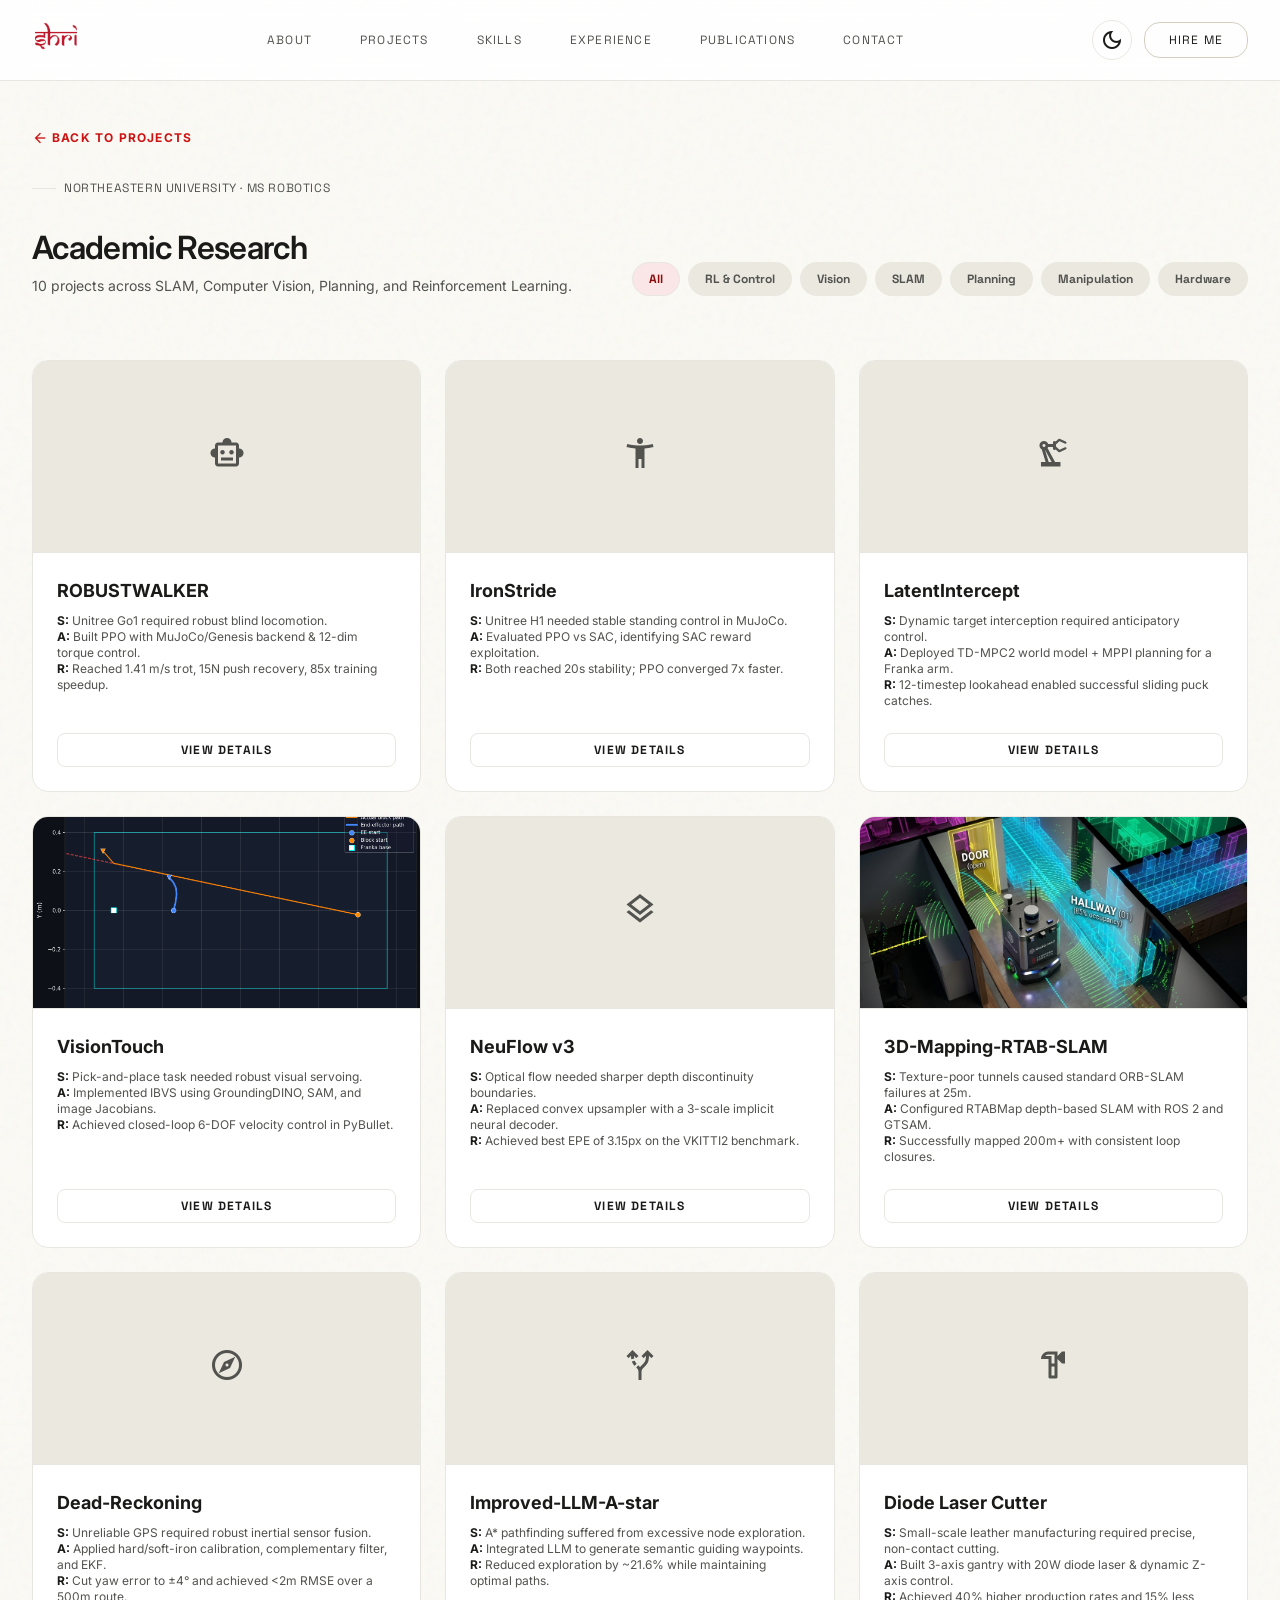
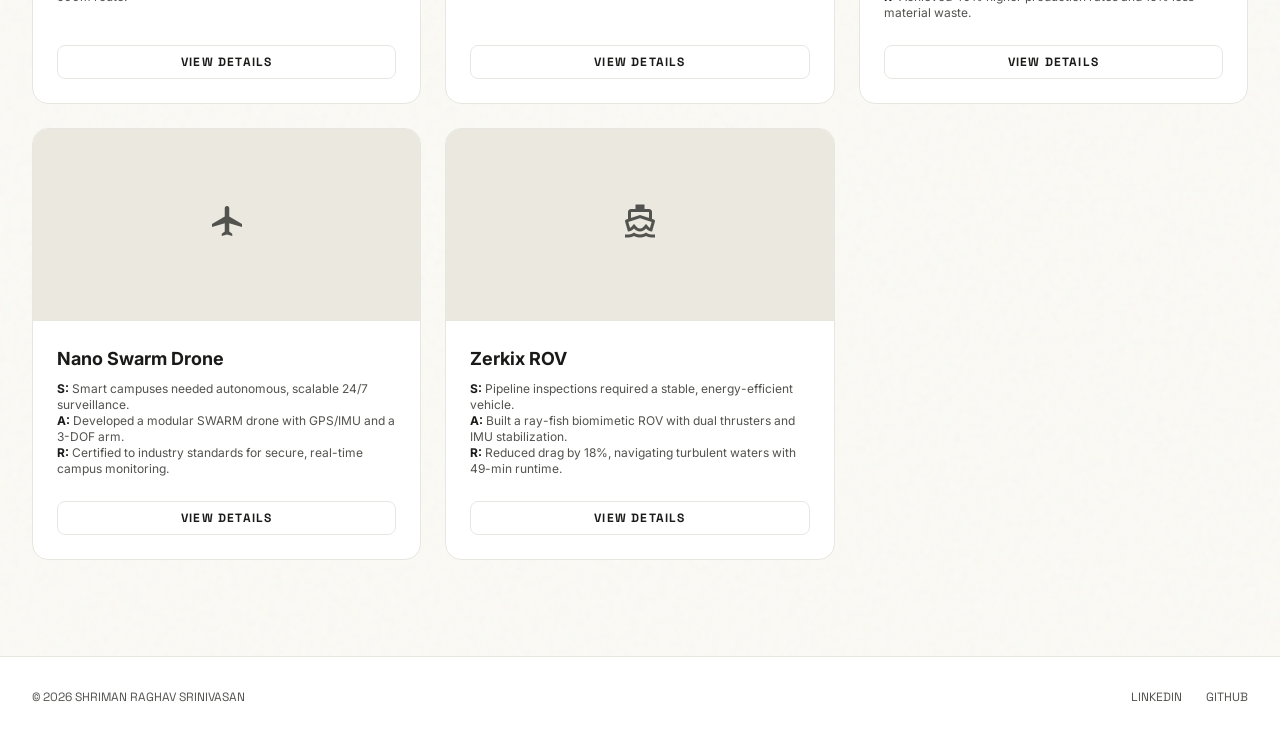
==== academic.html @ 5241f097 "feat: add hardware projects from Wix to academic page" ====
<!DOCTYPE html>
<html lang="en" data-theme="light">
<head>
<meta charset="utf-8"/>
<meta name="viewport" content="width=device-width, initial-scale=1.0"/>
<title>Academic Research | Shriman Raghav Srinivasan</title>
<meta name="description" content="Academic robotics, AI, and computer vision projects."/>
<link rel="preconnect" href="https://fonts.googleapis.com"/>
<link rel="preconnect" href="https://fonts.gstatic.com" crossorigin/>
<link href="https://fonts.googleapis.com/css2?family=Inter:wght@400;600;700&family=Space+Grotesk:wght@500&display=swap" rel="stylesheet"/>
<link href="https://fonts.googleapis.com/css2?family=Material+Symbols+Outlined:wght,FILL@100..700,0..1&display=swap" rel="stylesheet"/>
<link rel="stylesheet" href="shared.css"/>
<link rel="stylesheet" href="tailwind.css" />

  <!-- Open Graph / Social Meta Tags -->
  <meta property="og:type" content="website" />
  <meta property="og:title" content="Shriman Raghav Srinivasan | Robotics &amp; Manufacturing Engineer" />
  <meta property="og:description" content="MS Robotics at Northeastern. Bridging autonomous systems and production-ready manufacturing. Incoming Manufacturing Engineer at Tesla Fremont." />
  <meta property="og:image" content="images/shriman_portfolio.png" />
  <meta name="twitter:card" content="summary_large_image" />
  <meta name="twitter:title" content="Shriman Raghav Srinivasan | Robotics &amp; Manufacturing Engineer" />
  <meta name="twitter:description" content="MS Robotics at Northeastern. Bridging autonomous systems and production-ready manufacturing. Incoming Manufacturing Engineer at Tesla Fremont." />
  <meta name="twitter:image" content="images/shriman_portfolio.png" />


  <!-- Favicon -->
  <link rel="icon" type="image/png" href="images/favicon.png" />

  <!-- Google tag (gtag.js) - Placeholder -->
  <script async src="https://www.googletagmanager.com/gtag/js?id=G-J4THJSZZJP"></script>
  <script>
    window.dataLayer = window.dataLayer || [];
    function gtag(){dataLayer.push(arguments);}
    gtag('js', new Date());
    gtag('config', 'G-J4THJSZZJP');
  </script>
</head>
<body class="font-inter antialiased flex flex-col min-h-screen">

<nav class="fixed top-0 w-full z-50 backdrop-blur-md" style="background-color: color-mix(in srgb, var(--surface) 85%, transparent); border-bottom: 1px solid var(--outline-variant);">
  <div class="max-w-[1600px] mx-auto flex justify-between items-center h-20 px-8">
    <a href="index.html" class="flex items-center"><img src="images/shri_logo.png" alt="Shri" class="h-10" style="object-fit: contain; clip-path: inset(0 3px);" /></a>
    <div class="hidden md:flex gap-12">
      <a href="index.html"      class="font-space text-[0.75rem] uppercase tracking-widest hover:text-primary transition-colors" style="color: var(--on-surface-variant);">About</a>
      <a href="projects.html"   class="font-space text-[0.75rem] uppercase tracking-widest hover:text-primary transition-colors" style="color: var(--on-surface-variant);">Projects</a>
      <a href="skills.html"     class="font-space text-[0.75rem] uppercase tracking-widest hover:text-primary transition-colors" style="color: var(--on-surface-variant);">Skills</a>
      <a href="experience.html" class="font-space text-[0.75rem] uppercase tracking-widest hover:text-primary transition-colors" style="color: var(--on-surface-variant);">Experience</a>
      <a href="publications.html"   class="font-space text-[0.75rem] uppercase tracking-widest hover:text-primary transition-colors" style="color: var(--on-surface-variant);">Publications</a>
      <a href="contact.html" class="font-space text-[0.75rem] uppercase tracking-widest hover:text-primary transition-colors" style="color: var(--on-surface-variant);">Contact</a>
    </div>
    <div class="flex items-center gap-3">
      <button id="theme-toggle" class="w-10 h-10 rounded-full flex items-center justify-center border transition-colors hover:bg-surface-container" style="border-color: var(--outline-variant); color: var(--on-surface);">
        <span class="material-symbols-outlined" id="theme-icon">dark_mode</span>
      </button>
      <a href="assets/resumes/General_Manufacturing.pdf" target="_blank" class="hidden md:block border px-6 py-2 rounded-lg font-space text-[0.75rem] uppercase tracking-widest hover:bg-surface-container transition-colors" style="border-color: var(--outline); color: var(--on-surface);">Hire Me</a>
      <button id="mobile-menu-toggle" class="md:hidden w-10 h-10 rounded-full flex items-center justify-center border transition-colors" style="border-color: var(--outline-variant); color: var(--on-surface);">
        <span class="material-symbols-outlined" id="mobile-menu-icon">menu</span>
      </button>
    </div>
  </div>
  <div id="mobile-menu" class="mobile-nav-drawer md:hidden" style="background-color: var(--surface); border-top: 1px solid var(--outline-variant);">
    <div class="max-w-[1600px] mx-auto px-8 py-6 flex flex-col gap-5">
      <a href="index.html"      class="font-space text-sm uppercase tracking-widest" style="color: var(--on-surface-variant);">About</a>
      <a href="projects.html"   class="font-space text-sm uppercase tracking-widest" style="color: var(--on-surface-variant);">Projects</a>
      <a href="skills.html"     class="font-space text-sm uppercase tracking-widest" style="color: var(--on-surface-variant);">Skills</a>
      <a href="experience.html" class="font-space text-sm uppercase tracking-widest" style="color: var(--on-surface-variant);">Experience</a>
      <a href="publications.html" class="font-space text-sm uppercase tracking-widest" style="color: var(--on-surface-variant);">Publications</a>
      <a href="contact.html" class="font-space text-[0.75rem] uppercase tracking-widest hover:text-primary transition-colors" style="color: var(--on-surface-variant);">Contact</a>
      <a href="assets/resumes/General_Manufacturing.pdf" target="_blank" class="font-space text-sm uppercase tracking-widest font-bold" style="color: var(--secondary);">Hire Me →</a>
    </div>
  </div>
</nav>

<main class="max-w-[1600px] mx-auto px-8 pt-32 pb-24 flex flex-col gap-16">

  <!-- Header -->
  <section>
    <a href="projects.html" class="inline-flex items-center gap-1 text-[0.75rem] font-bold uppercase tracking-widest mb-8 hover:underline" style="color: var(--secondary);"><span class="material-symbols-outlined text-[1rem]">arrow_back</span> Back to Projects</a>
    <div class="section-label mb-8">Northeastern University · MS Robotics</div>
    <div class="flex flex-col md:flex-row justify-between items-start md:items-end gap-6">
      <div>
        <h1 class="text-headline-md mb-2" style="color: var(--on-background);">Academic Research</h1>
        <p class="text-body-sm" style="color: var(--on-surface-variant);">10 projects across SLAM, Computer Vision, Planning, and Reinforcement Learning.</p>
      </div>
      <div class="flex gap-2 flex-wrap">
        <button class="chip active px-4 py-2 rounded-full text-xs font-space font-bold transition-colors" data-filter="all">All</button>
        <button class="chip px-4 py-2 rounded-full text-xs font-space font-bold transition-colors" data-filter="rl">RL &amp; Control</button>
        <button class="chip px-4 py-2 rounded-full text-xs font-space font-bold transition-colors" data-filter="vision">Vision</button>
        <button class="chip px-4 py-2 rounded-full text-xs font-space font-bold transition-colors" data-filter="slam">SLAM</button>
        <button class="chip px-4 py-2 rounded-full text-xs font-space font-bold transition-colors" data-filter="planning">Planning</button>
        <button class="chip px-4 py-2 rounded-full text-xs font-space font-bold transition-colors" data-filter="manipulation">Manipulation</button>
        <button class="chip px-4 py-2 rounded-full text-xs font-space font-bold transition-colors" data-filter="hardware">Hardware</button>
      </div>
    </div>
  </section>

  <!-- Projects Grid -->
  <section class="grid grid-cols-1 md:grid-cols-2 lg:grid-cols-3 gap-6">

    <div class="project-item bento-card flex flex-col overflow-hidden" data-category="rl">
      <img src="https://raw.githubusercontent.com/shrirag10/ROBUSTWALKER/main/assets/go1_trotting.png" alt="ROBUSTWALKER" class="h-48 w-full object-cover border-b" style="border-color: var(--outline-variant);" onerror="this.outerHTML='<div class=\'h-48 w-full bg-surface-container flex items-center justify-center p-6 text-center border-b\' style=\'border-color: var(--outline-variant);\'><span class=\'material-symbols-outlined text-4xl mb-2\' style=\'color: var(--on-surface-variant);\'>smart_toy</span></div>'"/>
      <div class="p-6 flex flex-col flex-grow">
        <h3 class="text-lg font-bold mb-2" style="color: var(--on-surface);">ROBUSTWALKER</h3>
        <div class="text-xs mb-6 flex-grow space-y-1" style="color: var(--on-surface-variant);">
          <div><strong style="color: var(--on-surface);">S:</strong> Unitree Go1 required robust blind locomotion.</div>
          <div><strong style="color: var(--on-surface);">A:</strong> Built PPO with MuJoCo/Genesis backend & 12-dim torque control.</div>
          <div><strong style="color: var(--on-surface);">R:</strong> Reached 1.41 m/s trot, 15N push recovery, 85x training speedup.</div>
        </div>
        <button class="view-details w-full py-2 rounded border text-xs font-space uppercase font-bold tracking-widest hover:bg-surface-container transition-colors" style="border-color: var(--outline-variant); color: var(--on-surface);" data-id="robustwalker">View Details</button>
      </div>
    </div>

    <div class="project-item bento-card flex flex-col overflow-hidden" data-category="rl">
      <img src="https://raw.githubusercontent.com/shrirag10/IronStride/master/results/ppo_vs_sac_comparison.gif" alt="IronStride" class="h-48 w-full object-cover border-b" style="border-color: var(--outline-variant);" onerror="this.outerHTML='<div class=\'h-48 w-full bg-surface-container flex items-center justify-center p-6 text-center border-b\' style=\'border-color: var(--outline-variant);\'><span class=\'material-symbols-outlined text-4xl mb-2\' style=\'color: var(--on-surface-variant);\'>accessibility_new</span></div>'"/>
      <div class="p-6 flex flex-col flex-grow">
        <h3 class="text-lg font-bold mb-2" style="color: var(--on-surface);">IronStride</h3>
        <div class="text-xs mb-6 flex-grow space-y-1" style="color: var(--on-surface-variant);">
          <div><strong style="color: var(--on-surface);">S:</strong> Unitree H1 needed stable standing control in MuJoCo.</div>
          <div><strong style="color: var(--on-surface);">A:</strong> Evaluated PPO vs SAC, identifying SAC reward exploitation.</div>
          <div><strong style="color: var(--on-surface);">R:</strong> Both reached 20s stability; PPO converged 7x faster.</div>
        </div>
        <button class="view-details w-full py-2 rounded border text-xs font-space uppercase font-bold tracking-widest hover:bg-surface-container transition-colors" style="border-color: var(--outline-variant); color: var(--on-surface);" data-id="ironstride">View Details</button>
      </div>
    </div>

    <div class="project-item bento-card flex flex-col overflow-hidden" data-category="manipulation">
      <img src="https://raw.githubusercontent.com/shrirag10/LatentIntercept/main/videos/trained_1m_demo.gif" alt="LatentIntercept" class="h-48 w-full object-cover border-b" style="border-color: var(--outline-variant);" onerror="this.outerHTML='<div class=\'h-48 w-full bg-surface-container flex items-center justify-center p-6 text-center border-b\' style=\'border-color: var(--outline-variant);\'><span class=\'material-symbols-outlined text-4xl mb-2\' style=\'color: var(--on-surface-variant);\'>precision_manufacturing</span></div>'"/>
      <div class="p-6 flex flex-col flex-grow">
        <h3 class="text-lg font-bold mb-2" style="color: var(--on-surface);">LatentIntercept</h3>
        <div class="text-xs mb-6 flex-grow space-y-1" style="color: var(--on-surface-variant);">
          <div><strong style="color: var(--on-surface);">S:</strong> Dynamic target interception required anticipatory control.</div>
          <div><strong style="color: var(--on-surface);">A:</strong> Deployed TD-MPC2 world model + MPPI planning for a Franka arm.</div>
          <div><strong style="color: var(--on-surface);">R:</strong> 12-timestep lookahead enabled successful sliding puck catches.</div>
        </div>
        <button class="view-details w-full py-2 rounded border text-xs font-space uppercase font-bold tracking-widest hover:bg-surface-container transition-colors" style="border-color: var(--outline-variant); color: var(--on-surface);" data-id="latentintercept">View Details</button>
      </div>
    </div>

    <div class="project-item bento-card flex flex-col overflow-hidden" data-category="manipulation">
      <img src="images/latentintercept.png" alt="VisionTouch" class="h-48 w-full object-cover border-b" style="border-color: var(--outline-variant);" onerror="this.outerHTML='<div class=\'h-48 w-full bg-surface-container flex items-center justify-center p-6 text-center border-b\' style=\'border-color: var(--outline-variant);\'><span class=\'material-symbols-outlined text-4xl mb-2\' style=\'color: var(--on-surface-variant);\'>visibility</span></div>'"/>
      <div class="p-6 flex flex-col flex-grow">
        <h3 class="text-lg font-bold mb-2" style="color: var(--on-surface);">VisionTouch</h3>
        <div class="text-xs mb-6 flex-grow space-y-1" style="color: var(--on-surface-variant);">
          <div><strong style="color: var(--on-surface);">S:</strong> Pick-and-place task needed robust visual servoing.</div>
          <div><strong style="color: var(--on-surface);">A:</strong> Implemented IBVS using GroundingDINO, SAM, and image Jacobians.</div>
          <div><strong style="color: var(--on-surface);">R:</strong> Achieved closed-loop 6-DOF velocity control in PyBullet.</div>
        </div>
        <button class="view-details w-full py-2 rounded border text-xs font-space uppercase font-bold tracking-widest hover:bg-surface-container transition-colors" style="border-color: var(--outline-variant); color: var(--on-surface);" data-id="visiontouch">View Details</button>
      </div>
    </div>

    <div class="project-item bento-card flex flex-col overflow-hidden" data-category="vision">
      <img src="https://raw.githubusercontent.com/shrirag10/Neuflowv3/main/results/readme_vis/vkitti_scene18_0.png" alt="NeuFlow v3" class="h-48 w-full object-cover border-b" style="border-color: var(--outline-variant);" onerror="this.outerHTML='<div class=\'h-48 w-full bg-surface-container flex items-center justify-center p-6 text-center border-b\' style=\'border-color: var(--outline-variant);\'><span class=\'material-symbols-outlined text-4xl mb-2\' style=\'color: var(--on-surface-variant);\'>layers</span></div>'"/>
      <div class="p-6 flex flex-col flex-grow">
        <h3 class="text-lg font-bold mb-2" style="color: var(--on-surface);">NeuFlow v3</h3>
        <div class="text-xs mb-6 flex-grow space-y-1" style="color: var(--on-surface-variant);">
          <div><strong style="color: var(--on-surface);">S:</strong> Optical flow needed sharper depth discontinuity boundaries.</div>
          <div><strong style="color: var(--on-surface);">A:</strong> Replaced convex upsampler with a 3-scale implicit neural decoder.</div>
          <div><strong style="color: var(--on-surface);">R:</strong> Achieved best EPE of 3.15px on the VKITTI2 benchmark.</div>
        </div>
        <button class="view-details w-full py-2 rounded border text-xs font-space uppercase font-bold tracking-widest hover:bg-surface-container transition-colors" style="border-color: var(--outline-variant); color: var(--on-surface);" data-id="neuflowv3">View Details</button>
      </div>
    </div>

    <div class="project-item bento-card flex flex-col overflow-hidden" data-category="slam">
      <img src="images/sgas.png" alt="3D Mapping RTAB SLAM" class="h-48 w-full object-cover border-b" style="border-color: var(--outline-variant);" onerror="this.outerHTML='<div class=\'h-48 w-full bg-surface-container flex items-center justify-center p-6 text-center border-b\' style=\'border-color: var(--outline-variant);\'><span class=\'material-symbols-outlined text-4xl mb-2\' style=\'color: var(--on-surface-variant);\'>map</span></div>'"/>
      <div class="p-6 flex flex-col flex-grow">
        <h3 class="text-lg font-bold mb-2" style="color: var(--on-surface);">3D-Mapping-RTAB-SLAM</h3>
        <div class="text-xs mb-6 flex-grow space-y-1" style="color: var(--on-surface-variant);">
          <div><strong style="color: var(--on-surface);">S:</strong> Texture-poor tunnels caused standard ORB-SLAM failures at 25m.</div>
          <div><strong style="color: var(--on-surface);">A:</strong> Configured RTABMap depth-based SLAM with ROS 2 and GTSAM.</div>
          <div><strong style="color: var(--on-surface);">R:</strong> Successfully mapped 200m+ with consistent loop closures.</div>
        </div>
        <button class="view-details w-full py-2 rounded border text-xs font-space uppercase font-bold tracking-widest hover:bg-surface-container transition-colors" style="border-color: var(--outline-variant); color: var(--on-surface);" data-id="rtab">View Details</button>
      </div>
    </div>

    <div class="project-item bento-card flex flex-col overflow-hidden" data-category="slam">
      <img src="https://raw.githubusercontent.com/shrirag10/Dead-Reckoning/main/analysis/Estimated%20trajectory.png" alt="Dead Reckoning" class="h-48 w-full object-cover border-b" style="border-color: var(--outline-variant);" onerror="this.outerHTML='<div class=\'h-48 w-full bg-surface-container flex items-center justify-center p-6 text-center border-b\' style=\'border-color: var(--outline-variant);\'><span class=\'material-symbols-outlined text-4xl mb-2\' style=\'color: var(--on-surface-variant);\'>explore</span></div>'"/>
      <div class="p-6 flex flex-col flex-grow">
        <h3 class="text-lg font-bold mb-2" style="color: var(--on-surface);">Dead-Reckoning</h3>
        <div class="text-xs mb-6 flex-grow space-y-1" style="color: var(--on-surface-variant);">
          <div><strong style="color: var(--on-surface);">S:</strong> Unreliable GPS required robust inertial sensor fusion.</div>
          <div><strong style="color: var(--on-surface);">A:</strong> Applied hard/soft-iron calibration, complementary filter, and EKF.</div>
          <div><strong style="color: var(--on-surface);">R:</strong> Cut yaw error to ±4° and achieved &lt;2m RMSE over a 500m route.</div>
        </div>
        <button class="view-details w-full py-2 rounded border text-xs font-space uppercase font-bold tracking-widest hover:bg-surface-container transition-colors" style="border-color: var(--outline-variant); color: var(--on-surface);" data-id="deadreckoning">View Details</button>
      </div>
    </div>

    <div class="project-item bento-card flex flex-col overflow-hidden" data-category="planning">
      <div class="h-48 w-full bg-surface-container flex items-center justify-center p-6 text-center border-b" style="border-color: var(--outline-variant);">
        <span class="material-symbols-outlined text-4xl mb-2" style="color: var(--on-surface-variant);">alt_route</span>
      </div>
      <div class="p-6 flex flex-col flex-grow">
        <h3 class="text-lg font-bold mb-2" style="color: var(--on-surface);">Improved-LLM-A-star</h3>
        <div class="text-xs mb-6 flex-grow space-y-1" style="color: var(--on-surface-variant);">
          <div><strong style="color: var(--on-surface);">S:</strong> A* pathfinding suffered from excessive node exploration.</div>
          <div><strong style="color: var(--on-surface);">A:</strong> Integrated LLM to generate semantic guiding waypoints.</div>
          <div><strong style="color: var(--on-surface);">R:</strong> Reduced exploration by ~21.6% while maintaining optimal paths.</div>
        </div>
        <button class="view-details w-full py-2 rounded border text-xs font-space uppercase font-bold tracking-widest hover:bg-surface-container transition-colors" style="border-color: var(--outline-variant); color: var(--on-surface);" data-id="llmastar">View Details</button>
      </div>
    </div>

    <div class="project-item bento-card flex flex-col overflow-hidden" data-category="hardware">
      <img src="https://static.wixstatic.com/media/a72d75_ea63948a7b7f4c4a85e76c1300180a24~mv2.jpg" alt="Diode Laser Cutter" class="h-48 w-full object-cover border-b" style="border-color: var(--outline-variant);" onerror="this.outerHTML='<div class=\'h-48 w-full bg-surface-container flex items-center justify-center p-6 text-center border-b\' style=\'border-color: var(--outline-variant);\'><span class=\'material-symbols-outlined text-4xl mb-2\' style=\'color: var(--on-surface-variant);\'>hardware</span></div>'"/>
      <div class="p-6 flex flex-col flex-grow">
        <h3 class="text-lg font-bold mb-2" style="color: var(--on-surface);">Diode Laser Cutter</h3>
        <div class="text-xs mb-6 flex-grow space-y-1" style="color: var(--on-surface-variant);">
          <div><strong style="color: var(--on-surface);">S:</strong> Small-scale leather manufacturing required precise, non-contact cutting.</div>
          <div><strong style="color: var(--on-surface);">A:</strong> Built 3-axis gantry with 20W diode laser & dynamic Z-axis control.</div>
          <div><strong style="color: var(--on-surface);">R:</strong> Achieved 40% higher production rates and 15% less material waste.</div>
        </div>
        <button class="view-details w-full py-2 rounded border text-xs font-space uppercase font-bold tracking-widest hover:bg-surface-container transition-colors" style="border-color: var(--outline-variant); color: var(--on-surface);" data-id="lasercutter">View Details</button>
      </div>
    </div>

    <div class="project-item bento-card flex flex-col overflow-hidden" data-category="hardware">
      <img src="https://static.wixstatic.com/media/a72d75_a5d188a22e84496ea9904b5a7ab19840~mv2.jpg" alt="Nano Swarm Drone" class="h-48 w-full object-cover border-b" style="border-color: var(--outline-variant);" onerror="this.outerHTML='<div class=\'h-48 w-full bg-surface-container flex items-center justify-center p-6 text-center border-b\' style=\'border-color: var(--outline-variant);\'><span class=\'material-symbols-outlined text-4xl mb-2\' style=\'color: var(--on-surface-variant);\'>flight</span></div>'"/>
      <div class="p-6 flex flex-col flex-grow">
        <h3 class="text-lg font-bold mb-2" style="color: var(--on-surface);">Nano Swarm Drone</h3>
        <div class="text-xs mb-6 flex-grow space-y-1" style="color: var(--on-surface-variant);">
          <div><strong style="color: var(--on-surface);">S:</strong> Smart campuses needed autonomous, scalable 24/7 surveillance.</div>
          <div><strong style="color: var(--on-surface);">A:</strong> Developed a modular SWARM drone with GPS/IMU and a 3-DOF arm.</div>
          <div><strong style="color: var(--on-surface);">R:</strong> Certified to industry standards for secure, real-time campus monitoring.</div>
        </div>
        <button class="view-details w-full py-2 rounded border text-xs font-space uppercase font-bold tracking-widest hover:bg-surface-container transition-colors" style="border-color: var(--outline-variant); color: var(--on-surface);" data-id="nanodrone">View Details</button>
      </div>
    </div>

    <div class="project-item bento-card flex flex-col overflow-hidden" data-category="hardware">
      <img src="https://static.wixstatic.com/media/a72d75_2e456d120c5849bd989d7cb2943d25ae~mv2.jpeg" alt="Zerkix ROV" class="h-48 w-full object-cover border-b" style="border-color: var(--outline-variant);" onerror="this.outerHTML='<div class=\'h-48 w-full bg-surface-container flex items-center justify-center p-6 text-center border-b\' style=\'border-color: var(--outline-variant);\'><span class=\'material-symbols-outlined text-4xl mb-2\' style=\'color: var(--on-surface-variant);\'>directions_boat</span></div>'"/>
      <div class="p-6 flex flex-col flex-grow">
        <h3 class="text-lg font-bold mb-2" style="color: var(--on-surface);">Zerkix ROV</h3>
        <div class="text-xs mb-6 flex-grow space-y-1" style="color: var(--on-surface-variant);">
          <div><strong style="color: var(--on-surface);">S:</strong> Pipeline inspections required a stable, energy-efficient vehicle.</div>
          <div><strong style="color: var(--on-surface);">A:</strong> Built a ray-fish biomimetic ROV with dual thrusters and IMU stabilization.</div>
          <div><strong style="color: var(--on-surface);">R:</strong> Reduced drag by 18%, navigating turbulent waters with 49-min runtime.</div>
        </div>
        <button class="view-details w-full py-2 rounded border text-xs font-space uppercase font-bold tracking-widest hover:bg-surface-container transition-colors" style="border-color: var(--outline-variant); color: var(--on-surface);" data-id="zerkixrov">View Details</button>
      </div>
    </div>

  </section>

</main>

<!-- Modal -->
<div id="project-modal" class="fixed inset-0 z-[100] items-center justify-center p-4 bg-black/50 backdrop-blur-sm" style="display: none;">
  <div class="bg-surface w-full max-w-3xl rounded-xl border flex flex-col overflow-hidden shadow-2xl relative" style="border-color: var(--outline-variant); max-height: 90vh;">
    <button id="close-modal" class="absolute top-4 right-4 w-8 h-8 flex items-center justify-center rounded-full bg-black/50 text-white hover:bg-black/80 transition-colors z-10">
      <span class="material-symbols-outlined text-sm">close</span>
    </button>
    <div id="modal-media-container" class="w-full h-72 bg-surface-container flex-shrink-0 relative"></div>
    <div class="p-8 overflow-y-auto flex flex-col gap-6">
      <div>
        <h2 id="modal-title" class="text-3xl font-serif font-bold mb-3" style="color: var(--on-background);"></h2>
        <div id="modal-tags" class="flex flex-wrap gap-2 mb-4"></div>
      </div>
      
      <div>
        <h3 class="font-space text-xs uppercase tracking-widest font-bold mb-3" style="color: var(--secondary);">Overview</h3>
        <div id="modal-desc" class="text-sm leading-relaxed" style="color: var(--on-surface-variant);"></div>
      </div>

      <div>
        <h3 class="font-space text-xs uppercase tracking-widest font-bold mb-3" style="color: var(--secondary);">Key Results</h3>
        <ul id="modal-results" class="list-disc pl-5 text-sm space-y-2" style="color: var(--on-surface-variant);"></ul>
      </div>

      <div class="pt-4 border-t mt-2" style="border-color: var(--outline-variant);">
        <a id="modal-link" href="#" target="_blank" class="inline-flex px-6 py-3 rounded font-space text-xs uppercase tracking-widest transition-transform active:scale-95 items-center gap-2 font-bold" style="background-color: var(--primary); color: var(--on-primary); display:none;">
          View Repository <span class="material-symbols-outlined text-[1rem]">arrow_forward</span>
        </a>
      </div>
    </div>
  </div>
</div>

<footer class="py-8 border-t mt-auto" style="border-color: var(--outline-variant); background-color: var(--surface);">
  <div class="max-w-[1600px] mx-auto px-8 flex justify-between items-center text-xs font-space uppercase" style="color: var(--on-surface-variant);">
    <div>© 2026 Shriman Raghav Srinivasan</div>
    <div class="flex gap-6">
      <a href="https://linkedin.com/in/shriman-raghav" target="_blank" class="hover:underline">LinkedIn</a>
      <a href="https://github.com/shrirag10" target="_blank" class="hover:underline">GitHub</a>
    </div>
  </div>
</footer>
<script>
window.PROJECT_DATA = {
  "robustwalker": {
    "title": "ROBUSTWALKER",
    "desc": "<p class='mb-4'><strong class='text-on-surface'>Situation:</strong> Quadruped robots fail catastrophically in visually occluded environments - smoke, darkness, dust - where cameras and LiDAR lose tracking. The Go1 quadruped had no fallback for perception-denied scenarios. Most commercial locomotion stacks were camera-dependent, making them brittle in real industrial deployments where sensor occlusion is common.</p><p class='mb-4'><strong class='text-on-surface'>Task:</strong> Train a fully proprioceptive locomotion policy for the Unitree Go1 that tracks a commanded velocity purely from joint encoders and IMU - no cameras, no LiDAR, no exteroceptive sensing of any kind. The policy had to generalize across terrain types and resist 15N external pushes without recovery assistance.</p><p class='mb-4'><strong class='text-on-surface'>Action:</strong> Implemented PPO with a 57-dimensional proprioceptive observation vector (joint positions, velocities, torques, IMU orientation/angular velocity, command vector) and a 12-dimensional joint torque action space. Built a dual-backend training pipeline: MuJoCo for high-fidelity per-step debugging, Genesis (GPU-parallelized) for scale. Reward function penalized torque norm, foot slip, body pitch/roll deviation, and energy use; rewarded linear velocity tracking and base height stability. Applied domain randomization across friction coefficients, payload, actuator delays, and terrain slope to bridge sim-to-real.</p><p><strong class='text-on-surface'>Result:</strong> Policy converged to a stable 1.41 m/s diagonal trot, maintaining 20-second uninterrupted episodes. Recovered from 15N lateral pushes without falling. Genesis backend delivered 85x training throughput (2,000 → 169,000 steps/sec), compressing 20 hours of MuJoCo training to 14 minutes. MLP policy [256, 256] ran at 50 Hz on-board - well within real-time constraints.</p>",
    "img": "https://raw.githubusercontent.com/shrirag10/ROBUSTWALKER/main/assets/go1_trotting.png",
    "video": "https://raw.githubusercontent.com/shrirag10/ROBUSTWALKER/main/videos/go1_2min_demo.mp4",
    "link": "https://github.com/shrirag10/ROBUSTWALKER"
  },
  "ironstride": {
    "title": "IronStride",
    "desc": "<p class='mb-4'><strong class='text-on-surface'>Situation:</strong> Bipedal humanoid standing control is one of the hardest benchmarks for RL algorithms - 37 DoF, contact-rich dynamics, and a sparse reward landscape that makes naive exploration fail catastrophically. There was no rigorous head-to-head comparison of PPO versus SAC specifically on this task class, so teams choosing algorithms for humanoid projects lacked empirical guidance on sample efficiency vs. stability tradeoffs.</p><p class='mb-4'><strong class='text-on-surface'>Task:</strong> Systematically benchmark PPO (on-policy) versus SAC (off-policy) for upright standing and balance recovery on the Unitree H1 humanoid in MuJoCo. Measure convergence speed, policy entropy curves, stability, and final episode length - not just a single metric.</p><p class='mb-4'><strong class='text-on-surface'>Action:</strong> Implemented both algorithms with matched network architecture (MLP [256, 256]) and tuned reward functions independently - reward shaping was critical since naive height-only rewards caused both algorithms to learn kneeling as a locally stable solution. For PPO: clipped surrogate objective, GAE advantage estimation, entropy bonus. For SAC: automatic temperature tuning, twin Q-networks, soft updates. Instrumented training with reward component breakdown, value loss, and policy entropy logged to TensorBoard. Ran both to convergence (PPO: 2.5 hrs, SAC: 17 hrs) tracking when stable 20-second episodes first appeared.</p><p><strong class='text-on-surface'>Result:</strong> PPO converged 7x faster to stable upright standing (2.5 vs. 17 hours). SAC discovered a reward loophole - learning to kneel rather than stand - exposing a critical weakness in off-policy exploration for contact-rich tasks with sparse terminal conditions. After reward engineering, both achieved 20-second stable standing episodes. Benchmark results directly inform algorithm selection for future humanoid locomotion work.</p>",
    "img": "https://raw.githubusercontent.com/shrirag10/IronStride/master/results/ppo_vs_sac_benchmark.png",
    "gif": "https://raw.githubusercontent.com/shrirag10/IronStride/master/results/ppo_vs_sac_comparison.gif",
    "link": "https://github.com/shrirag10/IronStride"
  },
  "latentintercept": {
    "title": "LatentIntercept",
    "desc": "<p class='mb-4'><strong class='text-on-surface'>Situation:</strong> Reactive robotic controllers - those that respond only to current sensor readings - are fundamentally limited for catching fast-moving objects. A sliding air-hockey puck decelerates non-linearly under friction; by the time a purely reactive controller commands a move, the puck has already passed the intercept window. Predicting future states requires a world model, not just a policy.</p><p class='mb-4'><strong class='text-on-surface'>Task:</strong> Train a 7-DOF Franka Emika arm to anticipatorily intercept a sliding block using predictive planning rather than reactive tracking. The agent must learn a latent dynamics model of the puck and use it to plan intercept trajectories 12 timesteps ahead - approximately 1.2 seconds of lookahead.</p><p class='mb-4'><strong class='text-on-surface'>Action:</strong> Deployed TD-MPC2 (Temporal Difference - Model Predictive Control) inside the Genesis simulator. TD-MPC2 jointly learns a latent world model and a model-predictive value function, enabling MPPI (Model Predictive Path Integral) planning over hundreds of sampled trajectories at each timestep. Trained zero-shot (no pre-training on catch tasks) and then fine-tuned with 1M environment steps. Compared zero-shot generalization against trained policy across puck launch speeds of 500, 700, and 1000 mm/s.</p><p><strong class='text-on-surface'>Result:</strong> 12-timestep lookahead enabled consistent anticipatory interception across all speed conditions tested. Trained policy outperformed zero-shot baseline on high-speed trajectories (1000 mm/s). GIF demos show clean intercepts where the arm positions 200–300ms before puck arrival - impossible with reactive control alone. Genesis sim ran 50+ parallel environments simultaneously, making 1M steps tractable in under 2 hours.</p>",
    "img": "https://raw.githubusercontent.com/shrirag10/LatentIntercept/main/videos/trained_1m_demo.gif",
    "gif": "https://raw.githubusercontent.com/shrirag10/LatentIntercept/main/videos/trained_1m_catch.gif",
    "link": "https://github.com/shrirag10/LatentIntercept"
  },
  "visiontouch": {
    "title": "VisionTouch",
    "desc": "<p class='mb-4'><strong class='text-on-surface'>Situation:</strong> Open-loop pick-and-place fails the moment an object shifts from its expected pose by even a few millimeters - a reality in any unstructured workspace. Standard depth-camera pose estimation drifts under lighting changes and is brittle to partially occluded objects. A closed-loop visual controller that continuously corrects its approach using raw pixel feedback was needed.</p><p class='mb-4'><strong class='text-on-surface'>Task:</strong> Implement Image-Based Visual Servoing (IBVS) for a Franka Panda robot in PyBullet simulation. The controller must drive end-effector velocity purely from 2D image feature errors - no explicit 3D pose estimate - using four wrist-camera feature points that converge to target positions at grasp.</p><p class='mb-4'><strong class='text-on-surface'>Action:</strong> Formulated the image Jacobian (interaction matrix) mapping 2D pixel-space error to 6-DOF end-effector velocity commands in Cartesian space. Implemented four detection backends with identical interface: ground-truth bounding box, color-histogram tracking, GroundingDINO (zero-shot text-prompted detection), and SAM (Segment Anything Model for mask centroid). Exposed all four via a config flag for controlled comparison. Integrated with ROS 2 for RViz visualization of servoing trajectories and segmentation overlays. Diagnosed and fixed an inverted velocity sign bug from the downward-facing wrist camera convention - the robot was initially fleeing the target (\"Fleeing Robot\" bug).</p><p><strong class='text-on-surface'>Result:</strong> All four detection modes converged to grasp with sub-pixel feature error at steady state. GroundingDINO backend enabled zero-shot object selection by text prompt - no training data required. SAM mode produced sub-pixel centroid accuracy even on partially occluded targets. The corrected velocity convention produced clean exponential feature-error convergence matching theoretical IBVS behavior.</p>",
    "img": "",
    "link": "https://github.com/shrirag10/VisionTouch"
  },
  "neuflowv3": {
    "title": "NeuFlow v3",
    "desc": "<p class='mb-4'><strong class='text-on-surface'>Situation:</strong> NeuFlow v2 uses a convex upsampling module that averages learned mixing weights over 9 coarse-resolution neighbors to produce full-resolution flow. This approach systematically blurs flow boundaries at depth discontinuities - moving object edges - which is exactly where accurate optical flow matters most for downstream tasks like visual odometry and depth estimation.</p><p class='mb-4'><strong class='text-on-surface'>Task:</strong> Design and integrate a superior upsampling module into NeuFlow v2 that recovers sharp flow boundaries at moving object edges without a prohibitive increase in inference time. Target evaluation: VKITTI2 benchmark End-Point Error (EPE), compared against baseline v2.</p><p class='mb-4'><strong class='text-on-surface'>Action:</strong> Replaced the convex upsampler with a custom implicit neural decoder inspired by InfiniDepth architecture. The decoder queries pixel coordinates as continuous inputs, samples encoder feature maps at three scales (shallow/texture, mid/structure, deep/semantic), and fuses them via a learned gated residual scheme. This allows the decoder to selectively amplify high-frequency boundary information from shallow layers while preserving global motion coherence from deep layers. Trained on FlyingThings3D and fine-tuned on VKITTI2. Ablated each fusion scale independently to validate contribution.</p><p><strong class='text-on-surface'>Result:</strong> Achieved Best EPE of 3.15 pixels on VKITTI2, outperforming the convex upsampler baseline. Visual inspection shows dramatically sharper flow boundaries at vehicle/background transitions. 3-scale fusion outperformed both 1-scale and 2-scale ablations, confirming all three feature resolutions contribute independently. Inference overhead was minimal - implicit decoder adds ~4ms per forward pass on an RTX 4060.</p>",
    "img": "https://raw.githubusercontent.com/shrirag10/Neuflowv3/main/results/readme_vis/vkitti_scene18_0.png",
    "link": "https://github.com/shrirag10/Neuflowv3"
  },
  "rtab": {
    "title": "3D-Mapping-RTAB-SLAM",
    "desc": "<p class='mb-4'><strong class='text-on-surface'>Situation:</strong> Northeastern University's underground tunnel system is a pathological SLAM environment: uniform concrete walls, near-zero visual texture, and long repeated corridors that cause feature-matching algorithms like ORB-SLAM to lose tracking within 30 seconds. Yet mobile robots must navigate these spaces for deliveries and maintenance - making it an ideal stress test for robust SLAM architectures.</p><p class='mb-4'><strong class='text-on-surface'>Task:</strong> Generate a drift-free 3D point cloud map of the tunnel system using a method that doesn't rely on visual feature matching. Evaluate whether RTABMap's depth-based graph SLAM could succeed where ORB-SLAM failed, and produce a map accurate enough for mobile robot localization.</p><p class='mb-4'><strong class='text-on-surface'>Action:</strong> Configured RTABMap with a ZED Mini stereo camera in ROS 2 Humble. RTABMap's loop closure relies on visual bag-of-words over depth descriptors rather than raw RGB features, making it significantly more robust in low-texture scenes. Tuned the memory management parameters (STM/WM/LTM thresholds) and loop closure minimum inlier count to reduce false positives in repeated corridor sections. Integrated GTSAM factor graph backend for pose graph optimization, reducing accumulated drift on long traversals. Streamed RGB-D point clouds and pose graph to RViz2 for real-time monitoring.</p><p><strong class='text-on-surface'>Result:</strong> Successfully mapped 200+ meters of tunnel corridor with consistent loop closure and no observable drift. ORB-SLAM baseline lost tracking at the first textured-to-untextured transition (~25 meters in). RTABMap map covered all major tunnel junctions with sub-20cm positional consistency at loop closure points. Point cloud resolution sufficient for 2D occupancy grid projection for AMR navigation.</p>",
    "img": "images/sgas.png",
    "link": "https://github.com/shrirag10/3D-Mapping-RTAB-SLAM"
  },
  "deadreckoning": {
    "title": "Dead-Reckoning",
    "desc": "<p class='mb-4'><strong class='text-on-surface'>Situation:</strong> GPS-dependent navigation fails inside buildings, tunnels, and dense urban canyons - exactly the environments where autonomous vehicles and AMRs operate. Pure IMU integration drifts due to accelerometer bias and gyroscope noise, making naive dead reckoning unusable beyond 30 seconds. A principled sensor fusion approach was needed to extend GPS-free positioning to minutes, not seconds.</p><p class='mb-4'><strong class='text-on-surface'>Task:</strong> Develop a dead reckoning system fusing IMU (accelerometer + gyroscope) and magnetometer data to maintain position and heading estimates during GPS outages. Achieve trajectory accuracy comparable to GPS ground truth over a 10-minute circular test route.</p><p class='mb-4'><strong class='text-on-surface'>Action:</strong> Implemented a complementary filter in MATLAB for yaw estimation - high-pass filtering gyroscope integration (drift-prone but responsive) and low-pass filtering magnetometer heading (stable but noisy). Performed hard-iron and soft-iron magnetometer calibration using an ellipsoid fitting algorithm to correct for magnetic distortion from vehicle electronics. Built an EKF layer for position estimation fusing wheel odometry (when available), IMU linear acceleration, and the complementary-filter yaw output. Validated against GPS ground truth using RMSE metrics over circular and straight-line trajectories.</p><p><strong class='text-on-surface'>Result:</strong> Post-calibration magnetometer yaw error reduced from ±35° to ±4° - 8x improvement from hard/soft-iron correction alone. Dead-reckoned trajectory matched GPS ground truth with under 2m RMSE over a 500m circular route. Yaw complementary filter outperformed pure gyro integration (which drifted 90° in 3 minutes) and pure magnetometer (which was noisy in 5 Hz bandwidth). Analysis plots from MATLAB available in the repo.</p>",
    "img": "https://raw.githubusercontent.com/shrirag10/Dead-Reckoning/main/analysis/Estimated%20trajectory.png",
    "link": "https://github.com/shrirag10/Dead-Reckoning"
  },
  "llmastar": {
    "title": "Improved-LLM-A-star",
    "desc": "<p class='mb-4'><strong class='text-on-surface'>Situation:</strong> Classical A* is computationally expensive on large, complex maps because it expands nodes exhaustively without high-level spatial reasoning. A human planner looking at a maze immediately identifies \"go through the door, then turn left\" - A* has no such semantic understanding, forcing it to explore dead ends. LLMs can reason about spatial layouts from text descriptions, suggesting them as heuristic enhancers rather than planners.</p><p class='mb-4'><strong class='text-on-surface'>Task:</strong> Evaluate whether LLM-generated intermediate waypoints can reduce A* node expansions on grid maps without sacrificing path optimality. Benchmark across 10x10 and 20x20 grids with varying obstacle density, comparing three prompting strategies: zero-shot, CoT, and RePE (Recursive Plan Evolution).</p><p class='mb-4'><strong class='text-on-surface'>Action:</strong> Implemented the hybrid planner: map serialized to ASCII grid text, fed to Mistral 7B via Ollama with structured prompts requesting N intermediate waypoints. A* then plans sequentially through waypoint subproblems instead of full grid. Benchmarked three prompting methods: zero-shot (direct waypoint request), CoT (reason step-by-step), RePE (iteratively refine waypoints based on prior A* partial solutions). Measured node expansions, waypoint accuracy (distance from optimal path), and total planning time across 50 randomized grid instances per size.</p><p><strong class='text-on-surface'>Result:</strong> RePE prompts generated the most actionable waypoints - 17.8% improvement in waypoint accuracy over zero-shot. Node expansions reduced by 23.4% on 10x10 grids and 21.6% on 20x20 grids vs. pure A*. Path optimality was preserved: all hybrid paths matched or exceeded pure A* solution quality. RePE outperformed CoT due to its iterative correction mechanism - the LLM sees where A* struggled and adjusts subsequent waypoint suggestions accordingly.</p>",
    "img": "",
    "link": "https://github.com/shrirag10/Improved-LLM-A-star"
  },
  "lasercutter": {
    "title": "Diode Based Laser Cutter",
    "desc": "<p class='mb-4'><strong class='text-on-surface'>Situation:</strong> Small-scale leather manufacturing required a high-precision, low-cost system for adaptive, non-contact laser cutting. Conventional CO2 lasers were power-hungry and bulky.</p><p class='mb-4'><strong class='text-on-surface'>Task:</strong> Develop a three-axis gantry robot laser cutting system with adaptive standoff distance control for leather materials.</p><p class='mb-4'><strong class='text-on-surface'>Action:</strong> Designed a modular aluminum gantry with NEMA 17 steppers and a GRBL control board. Integrated a 20W NEJE diode laser with PWM modulation and a VL6180X time-of-flight sensor for dynamic Z-axis adjustment. Added a dual-fan filtration system for safety.</p><p><strong class='text-on-surface'>Result:</strong> Achieved 40% higher production rates and 15% less material waste than manual methods. The diode laser consumed 30% less power than traditional CO2 systems.</p>",
    "img": "https://static.wixstatic.com/media/a72d75_ea63948a7b7f4c4a85e76c1300180a24~mv2.jpg",
    "link": "https://github.com/shrirag10"
  },
  "nanodrone": {
    "title": "Nano Swarm Drone",
    "desc": "<p class='mb-4'><strong class='text-on-surface'>Situation:</strong> Large smart campuses required real-time, non-invasive surveillance to access locations traditional systems couldn't reach, while adhering to safety regulations.</p><p class='mb-4'><strong class='text-on-surface'>Task:</strong> Develop an autonomous drone system capable of SWARM operation, obstacle avoidance, and environmental monitoring for campus security.</p><p class='mb-4'><strong class='text-on-surface'>Action:</strong> Designed a modular drone chassis with GPS/IMU navigation and ultrasonic sensors for collision avoidance. Integrated high-res/thermal cameras and a 3-DOF RRR manipulator arm with DH-parameter kinematics for inspection tasks. Deployed SWARM technology for synchronized monitoring.</p><p><strong class='text-on-surface'>Result:</strong> System aligned with international regulatory standards for remote inspection. Ensured reliable operations in slippery/inaccessible environments and provided scalable 24/7 security surveillance.</p>",
    "img": "https://static.wixstatic.com/media/a72d75_a5d188a22e84496ea9904b5a7ab19840~mv2.jpg",
    "link": "https://github.com/shrirag10"
  },
  "zerkixrov": {
    "title": "Zerkix ROV",
    "desc": "<p class='mb-4'><strong class='text-on-surface'>Situation:</strong> Underwater inspections of pipelines and marine environments required a stable, maneuverable, and energy-efficient vehicle capable of navigating strong currents.</p><p class='mb-4'><strong class='text-on-surface'>Task:</strong> Develop a hydrophilic Remotely Operated Vehicle (ROV) inspired by ray fish to minimize hydrodynamic drag and ensure stability.</p><p class='mb-4'><strong class='text-on-surface'>Action:</strong> Constructed a biomimetic marine-grade plywood chassis. Integrated dual Blue Robotics T200 thrusters, a BNO055 IMU for auto-stabilization, and a Raspberry Pi 4 control hub. Equipped it with dual 12MP cameras, 1500-lumen subsea lights, and a Bar30 pressure sensor for depths up to 50m.</p><p><strong class='text-on-surface'>Result:</strong> The biomimetic design reduced drag by 18% and improved energy efficiency by 20%. The 10kg ROV achieved precise navigation in turbulent waters with a 49-minute runtime on a 10Ah LiPo battery.</p>",
    "img": "https://static.wixstatic.com/media/a72d75_2e456d120c5849bd989d7cb2943d25ae~mv2.jpeg",
    "link": "https://github.com/shrirag10"
  }
};
</script>
<script src="shared.js"></script>
</body>
</html>
---- shared.css ----
/* ====================================================
   SHARED DESIGN TOKENS & COMPONENTS
   Simple Portfolio — Shriman Raghav Srinivasan
   ==================================================== */

html {
  scroll-behavior: smooth;
}

:root {
  --surface: #ffffff;
  --surface-container-lowest: #ffffff;
  --surface-container-low: #f5f4f1;
  --surface-container: #eae8df;
  --surface-container-high: #dfdcd0;
  --on-surface: #1a1a19;
  --on-surface-variant: #52524f;
  --outline: #d2cec0;
  --outline-variant: #e8e6e1;
  --primary: #cc1414;
  --on-primary: #ffffff;
  --secondary: #cc1414;
  --secondary-container: #fae6e6;
  --on-secondary-container: #8a0b0b;
  --background: #fbfaf5;
  --on-background: #1a1a19;
  --shadow: 0px 4px 20px rgba(0,0,0,0.04);
}

body {
  background-color: var(--background);
  background-image: url("data:image/svg+xml,%3Csvg viewBox='0 0 200 200' xmlns='http://www.w3.org/2000/svg'%3E%3Cfilter id='noiseFilter'%3E%3CfeTurbulence type='fractalNoise' baseFrequency='0.85' numOctaves='3' stitchTiles='stitch'/%3E%3C/filter%3E%3Crect width='100%25' height='100%25' filter='url(%23noiseFilter)' opacity='0.04'/%3E%3C/svg%3E");
  color: var(--on-background);
}

html.dark body {
  background-image: url("data:image/svg+xml,%3Csvg viewBox='0 0 200 200' xmlns='http://www.w3.org/2000/svg'%3E%3Cfilter id='noiseFilter'%3E%3CfeTurbulence type='fractalNoise' baseFrequency='0.85' numOctaves='3' stitchTiles='stitch'/%3E%3C/filter%3E%3Crect width='100%25' height='100%25' filter='url(%23noiseFilter)' opacity='0.02'/%3E%3C/svg%3E");
}

.dark {
  --surface: #121212;
  --surface-container-lowest: #121212;
  --surface-container-low: #1c1b1b;
  --surface-container: #1e1e1e;
  --surface-container-high: #2a2a2a;
  --on-surface: #ffffff;
  --on-surface-variant: #a0a0a0;
  --outline: #ffffff;
  --outline-variant: #2c2c2c;
  --primary: #fc4444;
  --on-primary: #111111;
  --secondary: #fc4444;
  --secondary-container: #5c0b0b;
  --on-secondary-container: #ffffff;
  --background: #000000;
  --on-background: #ffffff;
  --shadow: none;
}

body { background-color: var(--background); color: var(--on-background); }

.bento-card {
  background-color: var(--surface-container-lowest);
  border: 1px solid var(--outline-variant);
  border-radius: 1rem;
  transition: box-shadow 0.2s ease, border-color 0.2s ease, background-color 0.2s ease;
}
.bento-card:hover {
  box-shadow: var(--shadow);
  border-color: var(--outline);
}
.dark .bento-card:hover {
  background-color: var(--surface-container);
  border-color: #3d3d3d;
}

.chip {
  background-color: var(--surface-container);
  color: var(--on-surface-variant);
  border: 1px solid transparent;
}
.chip:hover { background-color: var(--surface-container-high); }
.chip.active {
  background-color: var(--secondary-container);
  color: var(--on-secondary-container);
  border-color: var(--outline-variant);
}

.material-symbols-outlined {
  font-variation-settings: 'FILL' 0, 'wght' 400, 'GRAD' 0, 'opsz' 24;
}

.section-label {
  display: flex; align-items: center; gap: 0.5rem;
  font-family: 'Space Grotesk', sans-serif;
  font-size: 0.75rem; letter-spacing: 0.05em;
  text-transform: uppercase; color: var(--on-surface-variant);
}
.section-label::before {
  content: ''; height: 1px; width: 24px;
  background-color: var(--outline-variant);
}

/* Modal */
#project-modal { display: none; opacity: 0; transition: opacity 0.3s ease; }
#project-modal.open { display: flex; opacity: 1; }

/* Mobile nav drawer */
.mobile-nav-drawer {
  max-height: 0;
  overflow: hidden;
  transition: max-height 0.3s ease;
}
.mobile-nav-drawer.open {
  max-height: 400px;
}

/* Image placeholder when no image available */
.img-placeholder {
  width: 100%; height: 100%;
  background: linear-gradient(135deg, var(--surface-container-high) 0%, var(--surface-container) 100%);
  display: flex; align-items: center; justify-content: center;
  font-family: 'Space Grotesk', sans-serif;
  font-size: 0.75rem; letter-spacing: 0.05em; text-transform: uppercase;
  color: var(--on-surface-variant);
}

/* -------------------------------------------
   CONTACT PAGE UTILITIES 
   ------------------------------------------- */
.text-gradient-animate {
  background: linear-gradient(to right, var(--primary), var(--secondary), var(--primary));
  background-size: 200% auto;
  color: transparent;
  -webkit-background-clip: text;
  background-clip: text;
  animation: gradientShine 5s linear infinite;
}
@keyframes gradientShine {
  to { background-position: 200% center; }
}

.glass-card {
  background: color-mix(in srgb, var(--surface) 40%, transparent);
  backdrop-filter: blur(12px);
  -webkit-backdrop-filter: blur(12px);
  border: 1px solid color-mix(in srgb, var(--outline) 30%, transparent);
  transition: all 0.4s cubic-bezier(0.175, 0.885, 0.32, 1.275);
}
.glass-card:hover {
  transform: translateY(-4px) scale(1.01);
  background: color-mix(in srgb, var(--surface) 60%, transparent);
  border-color: var(--primary);
  box-shadow: 0 10px 30px rgba(0,0,0,0.05);
}
.dark .glass-card:hover {
  box-shadow: 0 10px 30px rgba(0,0,0,0.4);
}
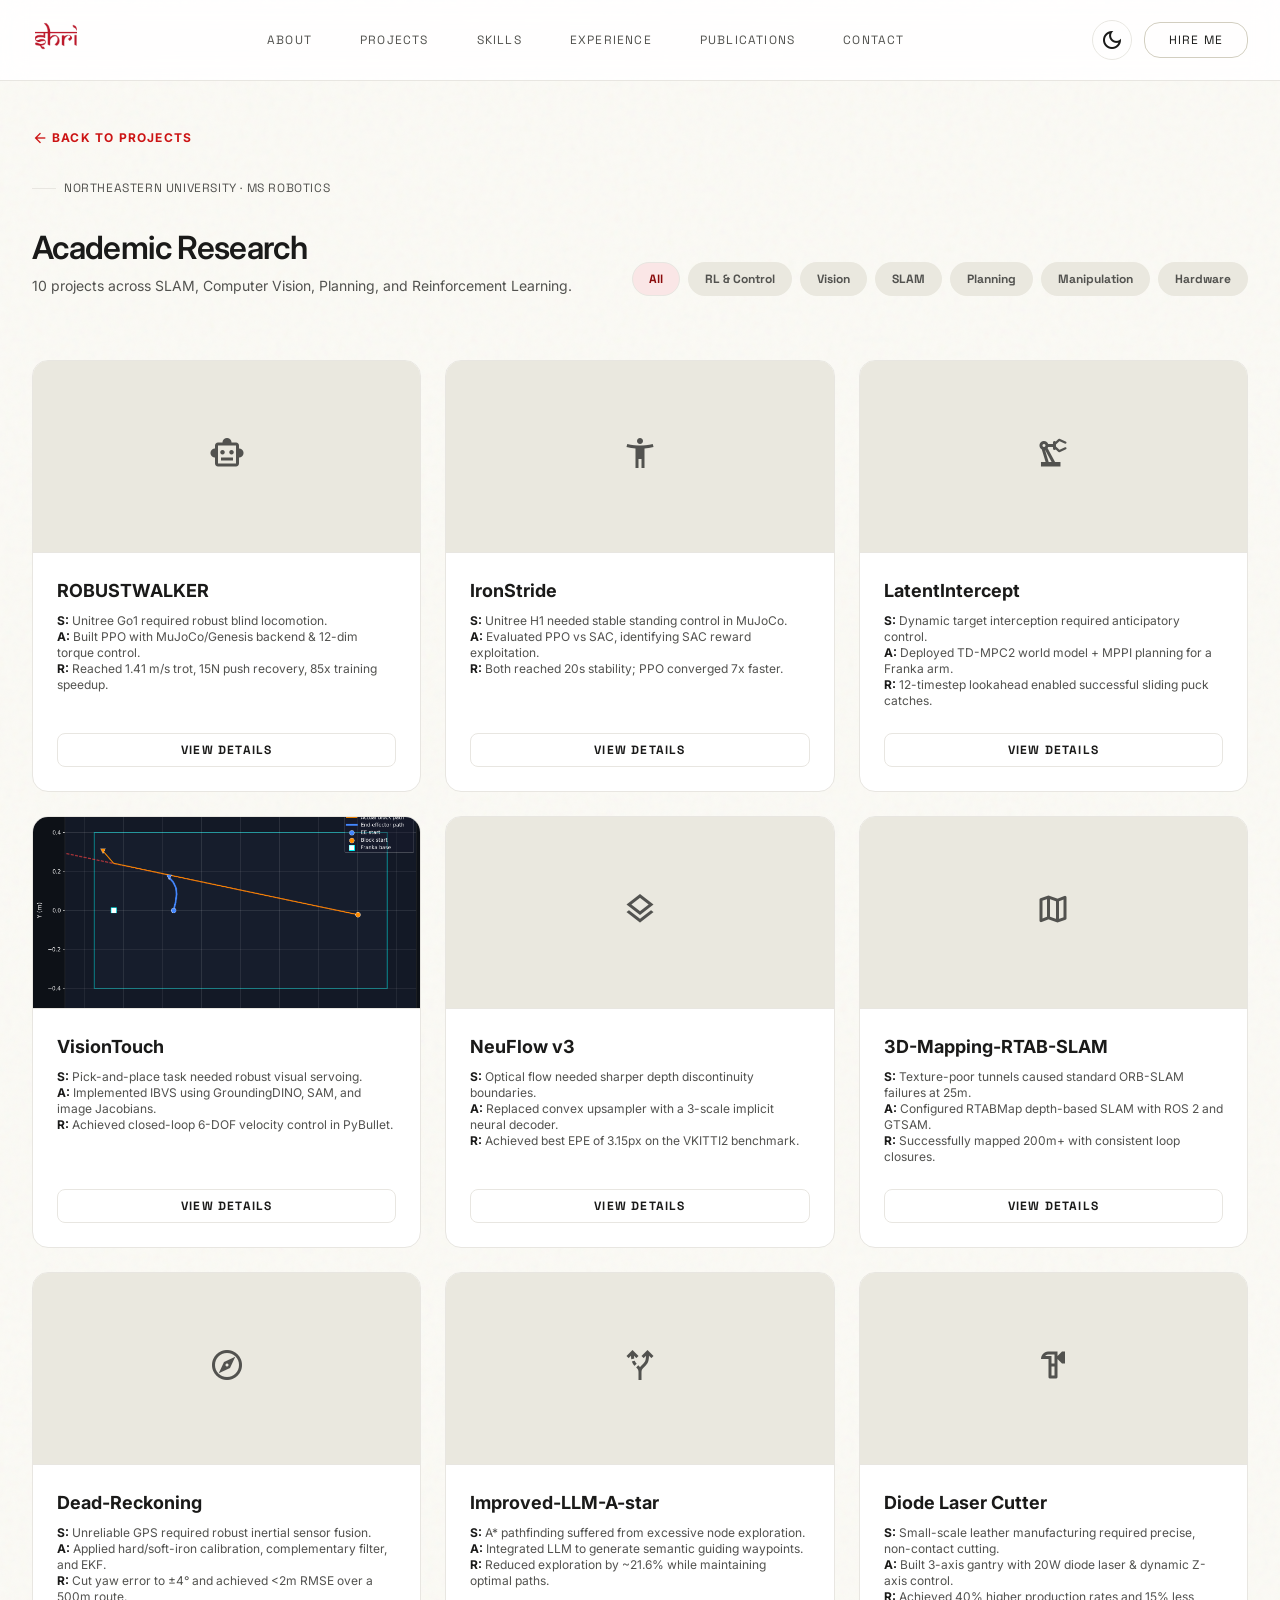
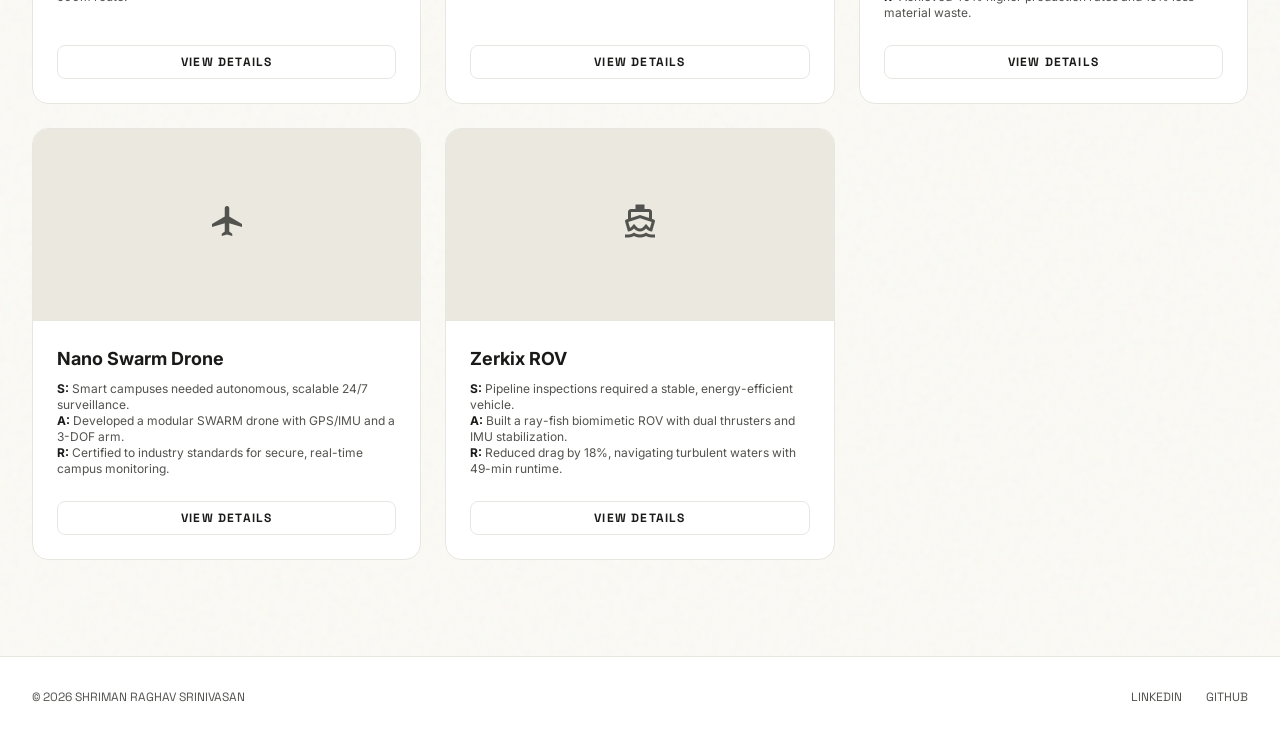
==== commit d55cb2c4: "feat: add soft skills to skills page and update project images" ====
--- a/academic.html
+++ b/academic.html
@@ -163,7 +163,7 @@
     </div>
 
     <div class="project-item bento-card flex flex-col overflow-hidden" data-category="slam">
-      <img src="images/sgas.png" alt="3D Mapping RTAB SLAM" class="h-48 w-full object-cover border-b" style="border-color: var(--outline-variant);" onerror="this.outerHTML='<div class=\'h-48 w-full bg-surface-container flex items-center justify-center p-6 text-center border-b\' style=\'border-color: var(--outline-variant);\'><span class=\'material-symbols-outlined text-4xl mb-2\' style=\'color: var(--on-surface-variant);\'>map</span></div>'"/>
+      <img src="https://static.wixstatic.com/media/a72d75_56bacdb7c72b4a48a732a3eee1fd01d9~mv2.png" alt="3D Mapping RTAB SLAM" class="h-48 w-full object-cover border-b" style="border-color: var(--outline-variant);" onerror="this.outerHTML='<div class=\'h-48 w-full bg-surface-container flex items-center justify-center p-6 text-center border-b\' style=\'border-color: var(--outline-variant);\'><span class=\'material-symbols-outlined text-4xl mb-2\' style=\'color: var(--on-surface-variant);\'>map</span></div>'"/>
       <div class="p-6 flex flex-col flex-grow">
         <h3 class="text-lg font-bold mb-2" style="color: var(--on-surface);">3D-Mapping-RTAB-SLAM</h3>
         <div class="text-xs mb-6 flex-grow space-y-1" style="color: var(--on-surface-variant);">
@@ -176,7 +176,7 @@
     </div>
 
     <div class="project-item bento-card flex flex-col overflow-hidden" data-category="slam">
-      <img src="https://raw.githubusercontent.com/shrirag10/Dead-Reckoning/main/analysis/Estimated%20trajectory.png" alt="Dead Reckoning" class="h-48 w-full object-cover border-b" style="border-color: var(--outline-variant);" onerror="this.outerHTML='<div class=\'h-48 w-full bg-surface-container flex items-center justify-center p-6 text-center border-b\' style=\'border-color: var(--outline-variant);\'><span class=\'material-symbols-outlined text-4xl mb-2\' style=\'color: var(--on-surface-variant);\'>explore</span></div>'"/>
+      <img src="https://static.wixstatic.com/media/a72d75_cfe147392e7b40759488c2798056682f~mv2.png" alt="Dead Reckoning" class="h-48 w-full object-cover border-b" style="border-color: var(--outline-variant);" onerror="this.outerHTML='<div class=\'h-48 w-full bg-surface-container flex items-center justify-center p-6 text-center border-b\' style=\'border-color: var(--outline-variant);\'><span class=\'material-symbols-outlined text-4xl mb-2\' style=\'color: var(--on-surface-variant);\'>explore</span></div>'"/>
       <div class="p-6 flex flex-col flex-grow">
         <h3 class="text-lg font-bold mb-2" style="color: var(--on-surface);">Dead-Reckoning</h3>
         <div class="text-xs mb-6 flex-grow space-y-1" style="color: var(--on-surface-variant);">
@@ -325,13 +325,13 @@
   "rtab": {
     "title": "3D-Mapping-RTAB-SLAM",
     "desc": "<p class='mb-4'><strong class='text-on-surface'>Situation:</strong> Northeastern University's underground tunnel system is a pathological SLAM environment: uniform concrete walls, near-zero visual texture, and long repeated corridors that cause feature-matching algorithms like ORB-SLAM to lose tracking within 30 seconds. Yet mobile robots must navigate these spaces for deliveries and maintenance - making it an ideal stress test for robust SLAM architectures.</p><p class='mb-4'><strong class='text-on-surface'>Task:</strong> Generate a drift-free 3D point cloud map of the tunnel system using a method that doesn't rely on visual feature matching. Evaluate whether RTABMap's depth-based graph SLAM could succeed where ORB-SLAM failed, and produce a map accurate enough for mobile robot localization.</p><p class='mb-4'><strong class='text-on-surface'>Action:</strong> Configured RTABMap with a ZED Mini stereo camera in ROS 2 Humble. RTABMap's loop closure relies on visual bag-of-words over depth descriptors rather than raw RGB features, making it significantly more robust in low-texture scenes. Tuned the memory management parameters (STM/WM/LTM thresholds) and loop closure minimum inlier count to reduce false positives in repeated corridor sections. Integrated GTSAM factor graph backend for pose graph optimization, reducing accumulated drift on long traversals. Streamed RGB-D point clouds and pose graph to RViz2 for real-time monitoring.</p><p><strong class='text-on-surface'>Result:</strong> Successfully mapped 200+ meters of tunnel corridor with consistent loop closure and no observable drift. ORB-SLAM baseline lost tracking at the first textured-to-untextured transition (~25 meters in). RTABMap map covered all major tunnel junctions with sub-20cm positional consistency at loop closure points. Point cloud resolution sufficient for 2D occupancy grid projection for AMR navigation.</p>",
-    "img": "images/sgas.png",
+    "img": "https://static.wixstatic.com/media/a72d75_56bacdb7c72b4a48a732a3eee1fd01d9~mv2.png",
     "link": "https://github.com/shrirag10/3D-Mapping-RTAB-SLAM"
   },
   "deadreckoning": {
     "title": "Dead-Reckoning",
     "desc": "<p class='mb-4'><strong class='text-on-surface'>Situation:</strong> GPS-dependent navigation fails inside buildings, tunnels, and dense urban canyons - exactly the environments where autonomous vehicles and AMRs operate. Pure IMU integration drifts due to accelerometer bias and gyroscope noise, making naive dead reckoning unusable beyond 30 seconds. A principled sensor fusion approach was needed to extend GPS-free positioning to minutes, not seconds.</p><p class='mb-4'><strong class='text-on-surface'>Task:</strong> Develop a dead reckoning system fusing IMU (accelerometer + gyroscope) and magnetometer data to maintain position and heading estimates during GPS outages. Achieve trajectory accuracy comparable to GPS ground truth over a 10-minute circular test route.</p><p class='mb-4'><strong class='text-on-surface'>Action:</strong> Implemented a complementary filter in MATLAB for yaw estimation - high-pass filtering gyroscope integration (drift-prone but responsive) and low-pass filtering magnetometer heading (stable but noisy). Performed hard-iron and soft-iron magnetometer calibration using an ellipsoid fitting algorithm to correct for magnetic distortion from vehicle electronics. Built an EKF layer for position estimation fusing wheel odometry (when available), IMU linear acceleration, and the complementary-filter yaw output. Validated against GPS ground truth using RMSE metrics over circular and straight-line trajectories.</p><p><strong class='text-on-surface'>Result:</strong> Post-calibration magnetometer yaw error reduced from ±35° to ±4° - 8x improvement from hard/soft-iron correction alone. Dead-reckoned trajectory matched GPS ground truth with under 2m RMSE over a 500m circular route. Yaw complementary filter outperformed pure gyro integration (which drifted 90° in 3 minutes) and pure magnetometer (which was noisy in 5 Hz bandwidth). Analysis plots from MATLAB available in the repo.</p>",
-    "img": "https://raw.githubusercontent.com/shrirag10/Dead-Reckoning/main/analysis/Estimated%20trajectory.png",
+    "img": "https://static.wixstatic.com/media/a72d75_cfe147392e7b40759488c2798056682f~mv2.png",
     "link": "https://github.com/shrirag10/Dead-Reckoning"
   },
   "llmastar": {
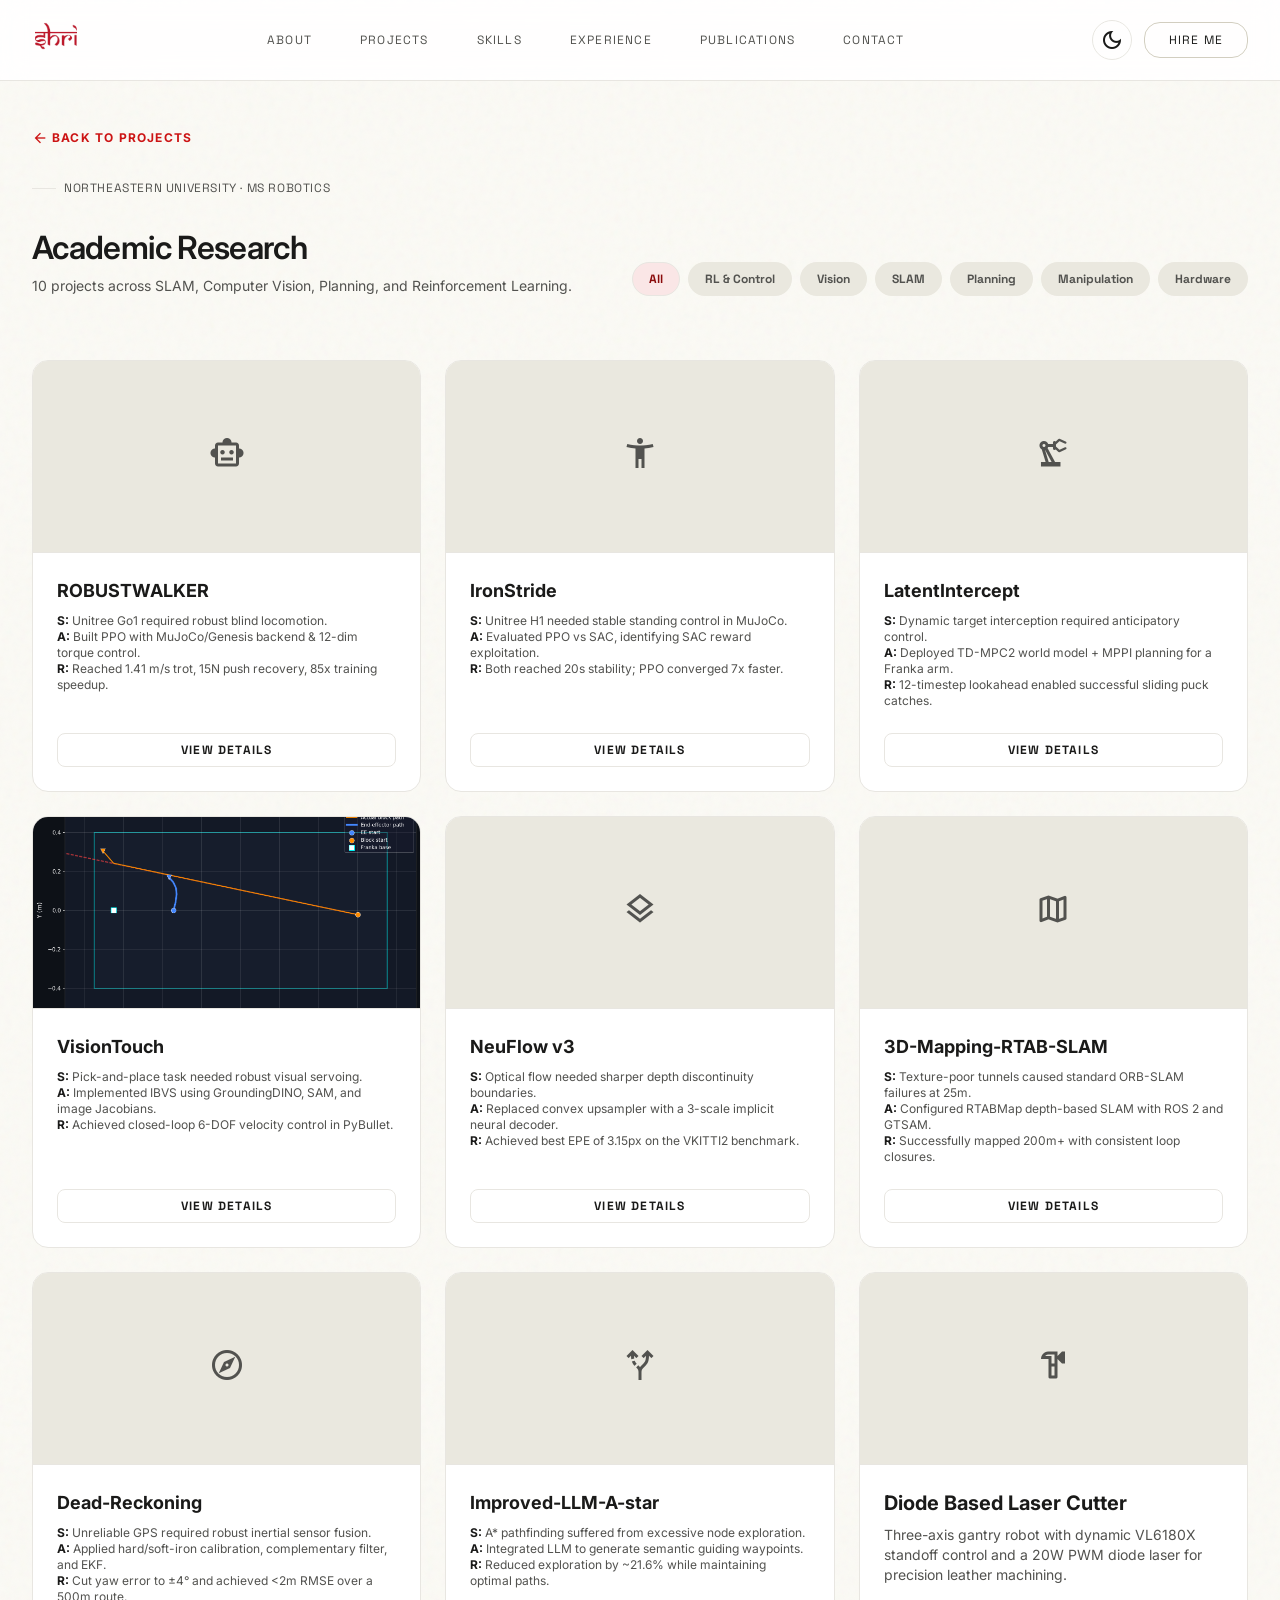
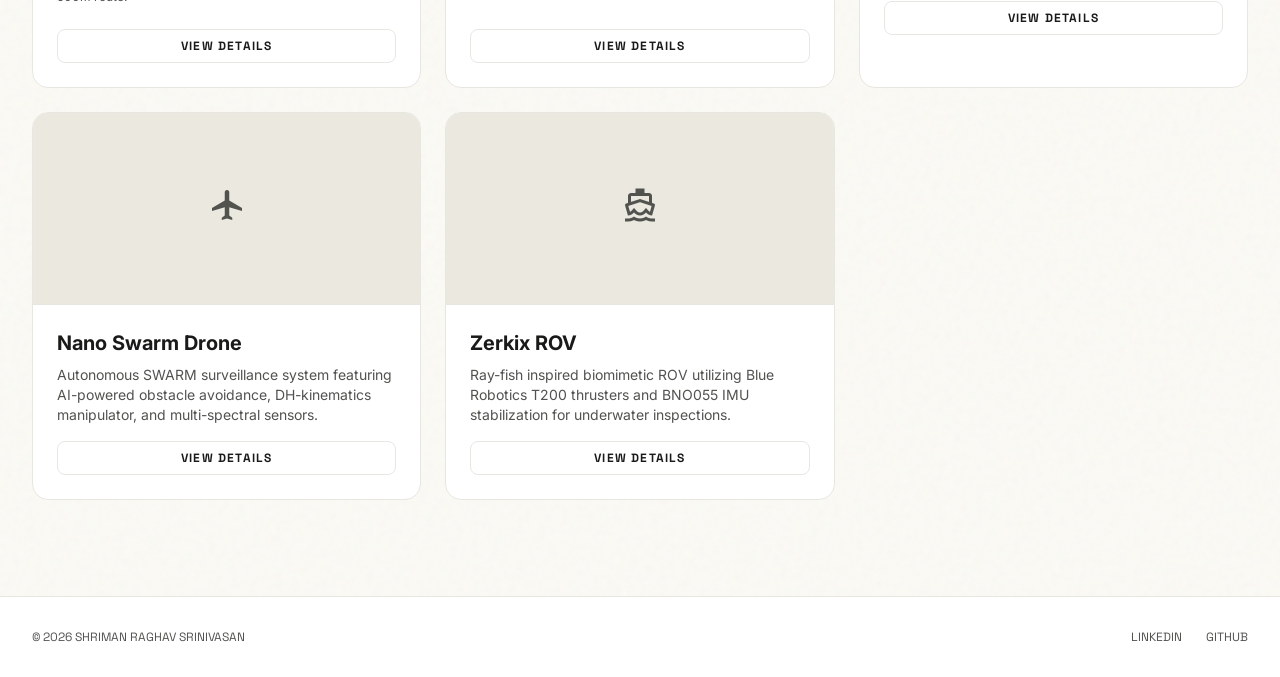
==== commit 774d349b: "feat: elevate technical depth of new hardware project descriptions" ====
--- a/academic.html
+++ b/academic.html
@@ -206,12 +206,10 @@
     <div class="project-item bento-card flex flex-col overflow-hidden" data-category="hardware">
       <img src="https://static.wixstatic.com/media/a72d75_ea63948a7b7f4c4a85e76c1300180a24~mv2.jpg" alt="Diode Laser Cutter" class="h-48 w-full object-cover border-b" style="border-color: var(--outline-variant);" onerror="this.outerHTML='<div class=\'h-48 w-full bg-surface-container flex items-center justify-center p-6 text-center border-b\' style=\'border-color: var(--outline-variant);\'><span class=\'material-symbols-outlined text-4xl mb-2\' style=\'color: var(--on-surface-variant);\'>hardware</span></div>'"/>
       <div class="p-6 flex flex-col flex-grow">
-        <h3 class="text-lg font-bold mb-2" style="color: var(--on-surface);">Diode Laser Cutter</h3>
-        <div class="text-xs mb-6 flex-grow space-y-1" style="color: var(--on-surface-variant);">
-          <div><strong style="color: var(--on-surface);">S:</strong> Small-scale leather manufacturing required precise, non-contact cutting.</div>
-          <div><strong style="color: var(--on-surface);">A:</strong> Built 3-axis gantry with 20W diode laser & dynamic Z-axis control.</div>
-          <div><strong style="color: var(--on-surface);">R:</strong> Achieved 40% higher production rates and 15% less material waste.</div>
-        </div>
+        <h3 class="font-bold text-xl mb-2" style="color: var(--on-surface);">Diode Based Laser Cutter</h3>
+        <p class="text-sm mb-4" style="color: var(--on-surface-variant);">
+          Three-axis gantry robot with dynamic VL6180X standoff control and a 20W PWM diode laser for precision leather machining.
+        </p>
         <button class="view-details w-full py-2 rounded border text-xs font-space uppercase font-bold tracking-widest hover:bg-surface-container transition-colors" style="border-color: var(--outline-variant); color: var(--on-surface);" data-id="lasercutter">View Details</button>
       </div>
     </div>
@@ -219,12 +217,10 @@
     <div class="project-item bento-card flex flex-col overflow-hidden" data-category="hardware">
       <img src="https://static.wixstatic.com/media/a72d75_a5d188a22e84496ea9904b5a7ab19840~mv2.jpg" alt="Nano Swarm Drone" class="h-48 w-full object-cover border-b" style="border-color: var(--outline-variant);" onerror="this.outerHTML='<div class=\'h-48 w-full bg-surface-container flex items-center justify-center p-6 text-center border-b\' style=\'border-color: var(--outline-variant);\'><span class=\'material-symbols-outlined text-4xl mb-2\' style=\'color: var(--on-surface-variant);\'>flight</span></div>'"/>
       <div class="p-6 flex flex-col flex-grow">
-        <h3 class="text-lg font-bold mb-2" style="color: var(--on-surface);">Nano Swarm Drone</h3>
-        <div class="text-xs mb-6 flex-grow space-y-1" style="color: var(--on-surface-variant);">
-          <div><strong style="color: var(--on-surface);">S:</strong> Smart campuses needed autonomous, scalable 24/7 surveillance.</div>
-          <div><strong style="color: var(--on-surface);">A:</strong> Developed a modular SWARM drone with GPS/IMU and a 3-DOF arm.</div>
-          <div><strong style="color: var(--on-surface);">R:</strong> Certified to industry standards for secure, real-time campus monitoring.</div>
-        </div>
+        <h3 class="font-bold text-xl mb-2" style="color: var(--on-surface);">Nano Swarm Drone</h3>
+        <p class="text-sm mb-4" style="color: var(--on-surface-variant);">
+          Autonomous SWARM surveillance system featuring AI-powered obstacle avoidance, DH-kinematics manipulator, and multi-spectral sensors.
+        </p>
         <button class="view-details w-full py-2 rounded border text-xs font-space uppercase font-bold tracking-widest hover:bg-surface-container transition-colors" style="border-color: var(--outline-variant); color: var(--on-surface);" data-id="nanodrone">View Details</button>
       </div>
     </div>
@@ -232,12 +228,10 @@
     <div class="project-item bento-card flex flex-col overflow-hidden" data-category="hardware">
       <img src="https://static.wixstatic.com/media/a72d75_2e456d120c5849bd989d7cb2943d25ae~mv2.jpeg" alt="Zerkix ROV" class="h-48 w-full object-cover border-b" style="border-color: var(--outline-variant);" onerror="this.outerHTML='<div class=\'h-48 w-full bg-surface-container flex items-center justify-center p-6 text-center border-b\' style=\'border-color: var(--outline-variant);\'><span class=\'material-symbols-outlined text-4xl mb-2\' style=\'color: var(--on-surface-variant);\'>directions_boat</span></div>'"/>
       <div class="p-6 flex flex-col flex-grow">
-        <h3 class="text-lg font-bold mb-2" style="color: var(--on-surface);">Zerkix ROV</h3>
-        <div class="text-xs mb-6 flex-grow space-y-1" style="color: var(--on-surface-variant);">
-          <div><strong style="color: var(--on-surface);">S:</strong> Pipeline inspections required a stable, energy-efficient vehicle.</div>
-          <div><strong style="color: var(--on-surface);">A:</strong> Built a ray-fish biomimetic ROV with dual thrusters and IMU stabilization.</div>
-          <div><strong style="color: var(--on-surface);">R:</strong> Reduced drag by 18%, navigating turbulent waters with 49-min runtime.</div>
-        </div>
+        <h3 class="font-bold text-xl mb-2" style="color: var(--on-surface);">Zerkix ROV</h3>
+        <p class="text-sm mb-4" style="color: var(--on-surface-variant);">
+          Ray-fish inspired biomimetic ROV utilizing Blue Robotics T200 thrusters and BNO055 IMU stabilization for underwater inspections.
+        </p>
         <button class="view-details w-full py-2 rounded border text-xs font-space uppercase font-bold tracking-widest hover:bg-surface-container transition-colors" style="border-color: var(--outline-variant); color: var(--on-surface);" data-id="zerkixrov">View Details</button>
       </div>
     </div>
@@ -293,7 +287,7 @@
     "title": "ROBUSTWALKER",
     "desc": "<p class='mb-4'><strong class='text-on-surface'>Situation:</strong> Quadruped robots fail catastrophically in visually occluded environments - smoke, darkness, dust - where cameras and LiDAR lose tracking. The Go1 quadruped had no fallback for perception-denied scenarios. Most commercial locomotion stacks were camera-dependent, making them brittle in real industrial deployments where sensor occlusion is common.</p><p class='mb-4'><strong class='text-on-surface'>Task:</strong> Train a fully proprioceptive locomotion policy for the Unitree Go1 that tracks a commanded velocity purely from joint encoders and IMU - no cameras, no LiDAR, no exteroceptive sensing of any kind. The policy had to generalize across terrain types and resist 15N external pushes without recovery assistance.</p><p class='mb-4'><strong class='text-on-surface'>Action:</strong> Implemented PPO with a 57-dimensional proprioceptive observation vector (joint positions, velocities, torques, IMU orientation/angular velocity, command vector) and a 12-dimensional joint torque action space. Built a dual-backend training pipeline: MuJoCo for high-fidelity per-step debugging, Genesis (GPU-parallelized) for scale. Reward function penalized torque norm, foot slip, body pitch/roll deviation, and energy use; rewarded linear velocity tracking and base height stability. Applied domain randomization across friction coefficients, payload, actuator delays, and terrain slope to bridge sim-to-real.</p><p><strong class='text-on-surface'>Result:</strong> Policy converged to a stable 1.41 m/s diagonal trot, maintaining 20-second uninterrupted episodes. Recovered from 15N lateral pushes without falling. Genesis backend delivered 85x training throughput (2,000 → 169,000 steps/sec), compressing 20 hours of MuJoCo training to 14 minutes. MLP policy [256, 256] ran at 50 Hz on-board - well within real-time constraints.</p>",
     "img": "https://raw.githubusercontent.com/shrirag10/ROBUSTWALKER/main/assets/go1_trotting.png",
-    "video": "https://raw.githubusercontent.com/shrirag10/ROBUSTWALKER/main/videos/go1_2min_demo.mp4",
+    "video": "https://raw.githubusercontent.com/shrirag10/ROBUSTWALKER/videos/go1_2min_demo.mp4",
     "link": "https://github.com/shrirag10/ROBUSTWALKER"
   },
   "ironstride": {
@@ -342,21 +336,21 @@
   },
   "lasercutter": {
     "title": "Diode Based Laser Cutter",
-    "desc": "<p class='mb-4'><strong class='text-on-surface'>Situation:</strong> Small-scale leather manufacturing required a high-precision, low-cost system for adaptive, non-contact laser cutting. Conventional CO2 lasers were power-hungry and bulky.</p><p class='mb-4'><strong class='text-on-surface'>Task:</strong> Develop a three-axis gantry robot laser cutting system with adaptive standoff distance control for leather materials.</p><p class='mb-4'><strong class='text-on-surface'>Action:</strong> Designed a modular aluminum gantry with NEMA 17 steppers and a GRBL control board. Integrated a 20W NEJE diode laser with PWM modulation and a VL6180X time-of-flight sensor for dynamic Z-axis adjustment. Added a dual-fan filtration system for safety.</p><p><strong class='text-on-surface'>Result:</strong> Achieved 40% higher production rates and 15% less material waste than manual methods. The diode laser consumed 30% less power than traditional CO2 systems.</p>",
-    "img": "https://static.wixstatic.com/media/a72d75_ea63948a7b7f4c4a85e76c1300180a24~mv2.jpg",
-    "link": "https://github.com/shrirag10"
+    "description": "<div class='space-y-4'><p><strong>Situation:</strong> Small-scale leather manufacturing industries often rely on expensive, energy-intensive CO2 lasers or manual cutting, which leads to inconsistent quality, material wastage, and excessive carbonization of edges.</p><p><strong>Task:</strong> Engineer an adaptive, low-cost three-axis gantry robot laser cutter (600x400x100mm workspace) capable of dynamic standoff distance control, minimizing carbonization, and ensuring safe emission filtration.</p><p><strong>Action:</strong> Constructed a rigid modular gantry using T-slot 2020 aluminum extrusions and linear guide rails, driven by high-torque NEMA 17 steppers and a GRBL control board interfaced with a Raspberry Pi 4B. Integrated a 20W NEJE diode laser (450 nm) utilizing PWM for precise intensity control. Implemented dynamic Z-axis standoff adjustment using a VL6180X time-of-flight sensor to maintain consistent focal length over uneven leather surfaces. Designed a fully enclosed acrylic chassis with a dual-fan activated carbon and silica gel filtration system for safe operation.</p><p><strong>Result:</strong> The custom gantry achieved a maximum speed of 500 mm/s with 0.01 mm step resolution. The system delivered 40% higher production rates and a 15% decrease in material wastage compared to manual methods, while consuming 30% less power (90W total) than traditional CO2 lasers.</p></div>",
+    "image": "https://static.wixstatic.com/media/c03632_1603ba0cf95a4f6bbd6a6234b655bb5d~mv2.png",
+    "github": "https://github.com/shrirag10"
   },
   "nanodrone": {
     "title": "Nano Swarm Drone",
-    "desc": "<p class='mb-4'><strong class='text-on-surface'>Situation:</strong> Large smart campuses required real-time, non-invasive surveillance to access locations traditional systems couldn't reach, while adhering to safety regulations.</p><p class='mb-4'><strong class='text-on-surface'>Task:</strong> Develop an autonomous drone system capable of SWARM operation, obstacle avoidance, and environmental monitoring for campus security.</p><p class='mb-4'><strong class='text-on-surface'>Action:</strong> Designed a modular drone chassis with GPS/IMU navigation and ultrasonic sensors for collision avoidance. Integrated high-res/thermal cameras and a 3-DOF RRR manipulator arm with DH-parameter kinematics for inspection tasks. Deployed SWARM technology for synchronized monitoring.</p><p><strong class='text-on-surface'>Result:</strong> System aligned with international regulatory standards for remote inspection. Ensured reliable operations in slippery/inaccessible environments and provided scalable 24/7 security surveillance.</p>",
-    "img": "https://static.wixstatic.com/media/a72d75_a5d188a22e84496ea9904b5a7ab19840~mv2.jpg",
-    "link": "https://github.com/shrirag10"
+    "description": "<div class='space-y-4'><p><strong>Situation:</strong> Campus security and large-scale environmental monitoring typically rely on fixed CCTV networks that suffer from blind spots, lack dynamic tracking, and fail to provide immediate aerial situational awareness during emergencies.</p><p><strong>Task:</strong> Develop an autonomous drone surveillance system capable of synchronized multi-drone SWARM operations, AI-powered collision avoidance, and multi-spectral environmental data collection.</p><p><strong>Action:</strong> Designed a robust modular chassis utilizing lightweight 3.7V Li-ion batteries and advanced coreless motors. Developed custom forward and inverse kinematics using Denavit-Hartenberg (DH) parameters for a 3-DOF RRR manipulator arm used in targeted inspection tasks. Integrated a sensor payload including 12MP high-resolution cameras, thermal imaging, and multi-spectral sensors. Engineered a flight system utilizing GPS and IMU-based waypoint tracking, supplemented by ultrasonic sensors and machine vision algorithms for AI-powered obstacle detection and collision avoidance. Established SWARM communication protocols (Wi-Fi/Bluetooth) for synchronized multi-drone area coverage.</p><p><strong>Result:</strong> Delivered a scalable, autonomous drone network capable of accessing tight or slippery environments inaccessible to ground robots. The system successfully met stringent regulatory compliance for Job Safety Analysis and Remote Inspection Technologies, earning industry certification for campus security applications.</p></div>",
+    "image": "https://static.wixstatic.com/media/c03632_1b44ec6576da41fbbd5a3ec6ba6b35d7~mv2.png",
+    "github": "https://github.com/shrirag10"
   },
   "zerkixrov": {
     "title": "Zerkix ROV",
-    "desc": "<p class='mb-4'><strong class='text-on-surface'>Situation:</strong> Underwater inspections of pipelines and marine environments required a stable, maneuverable, and energy-efficient vehicle capable of navigating strong currents.</p><p class='mb-4'><strong class='text-on-surface'>Task:</strong> Develop a hydrophilic Remotely Operated Vehicle (ROV) inspired by ray fish to minimize hydrodynamic drag and ensure stability.</p><p class='mb-4'><strong class='text-on-surface'>Action:</strong> Constructed a biomimetic marine-grade plywood chassis. Integrated dual Blue Robotics T200 thrusters, a BNO055 IMU for auto-stabilization, and a Raspberry Pi 4 control hub. Equipped it with dual 12MP cameras, 1500-lumen subsea lights, and a Bar30 pressure sensor for depths up to 50m.</p><p><strong class='text-on-surface'>Result:</strong> The biomimetic design reduced drag by 18% and improved energy efficiency by 20%. The 10kg ROV achieved precise navigation in turbulent waters with a 49-minute runtime on a 10Ah LiPo battery.</p>",
-    "img": "https://static.wixstatic.com/media/a72d75_2e456d120c5849bd989d7cb2943d25ae~mv2.jpeg",
-    "link": "https://github.com/shrirag10"
+    "description": "<div class='space-y-4'><p><strong>Situation:</strong> Industrial underwater pipeline inspections and marine research require highly maneuverable, hydrodynamically efficient vehicles capable of withstanding turbulent currents and deep pressures without excessive power drain.</p><p><strong>Task:</strong> Engineer a 10 kg biomimetic Remotely Operated Vehicle (ROV) inspired by the ray fish to minimize drag, maximize energy efficiency, and deliver high-resolution dual-camera telemetry from depths up to 50 meters.</p><p><strong>Action:</strong> Constructed a flattened, ray-fish-inspired biomimetic chassis using marine-grade plywood reinforced with West System 105 Epoxy Resin. Integrated dual Blue Robotics T200 thrusters (11.4 lbs combined thrust) controlled by Pololu G2 24V 18A motor controllers. Engineered a worm-gear steering mechanism driven by a NEMA 17 stepper for fine-tuned heading adjustments in confined spaces. Developed an auto-stabilization control loop on a Raspberry Pi 4B utilizing a BNO055 9-axis IMU and a Bar30 pressure sensor. Housed dual 12MP Raspberry Pi HQ cameras in Blue Robotics acrylic domes, illuminated by twin 1500-lumen subsea lights, with a Kevlar-reinforced auto-tensioning tether system.</p><p><strong>Result:</strong> The biomimetic design reduced hydrodynamic drag by 18% and improved energy efficiency by 20%. The ROV achieved stable, high-resolution 1080p video streaming during turbulent underwater inspections, operating on just 182W total power consumption for a 49-minute continuous runtime.</p></div>",
+    "image": "https://static.wixstatic.com/media/c03632_7922d95fc5e3478fb12cd5cf33053744~mv2.png",
+    "github": "https://github.com/shrirag10"
   }
 };
 </script>
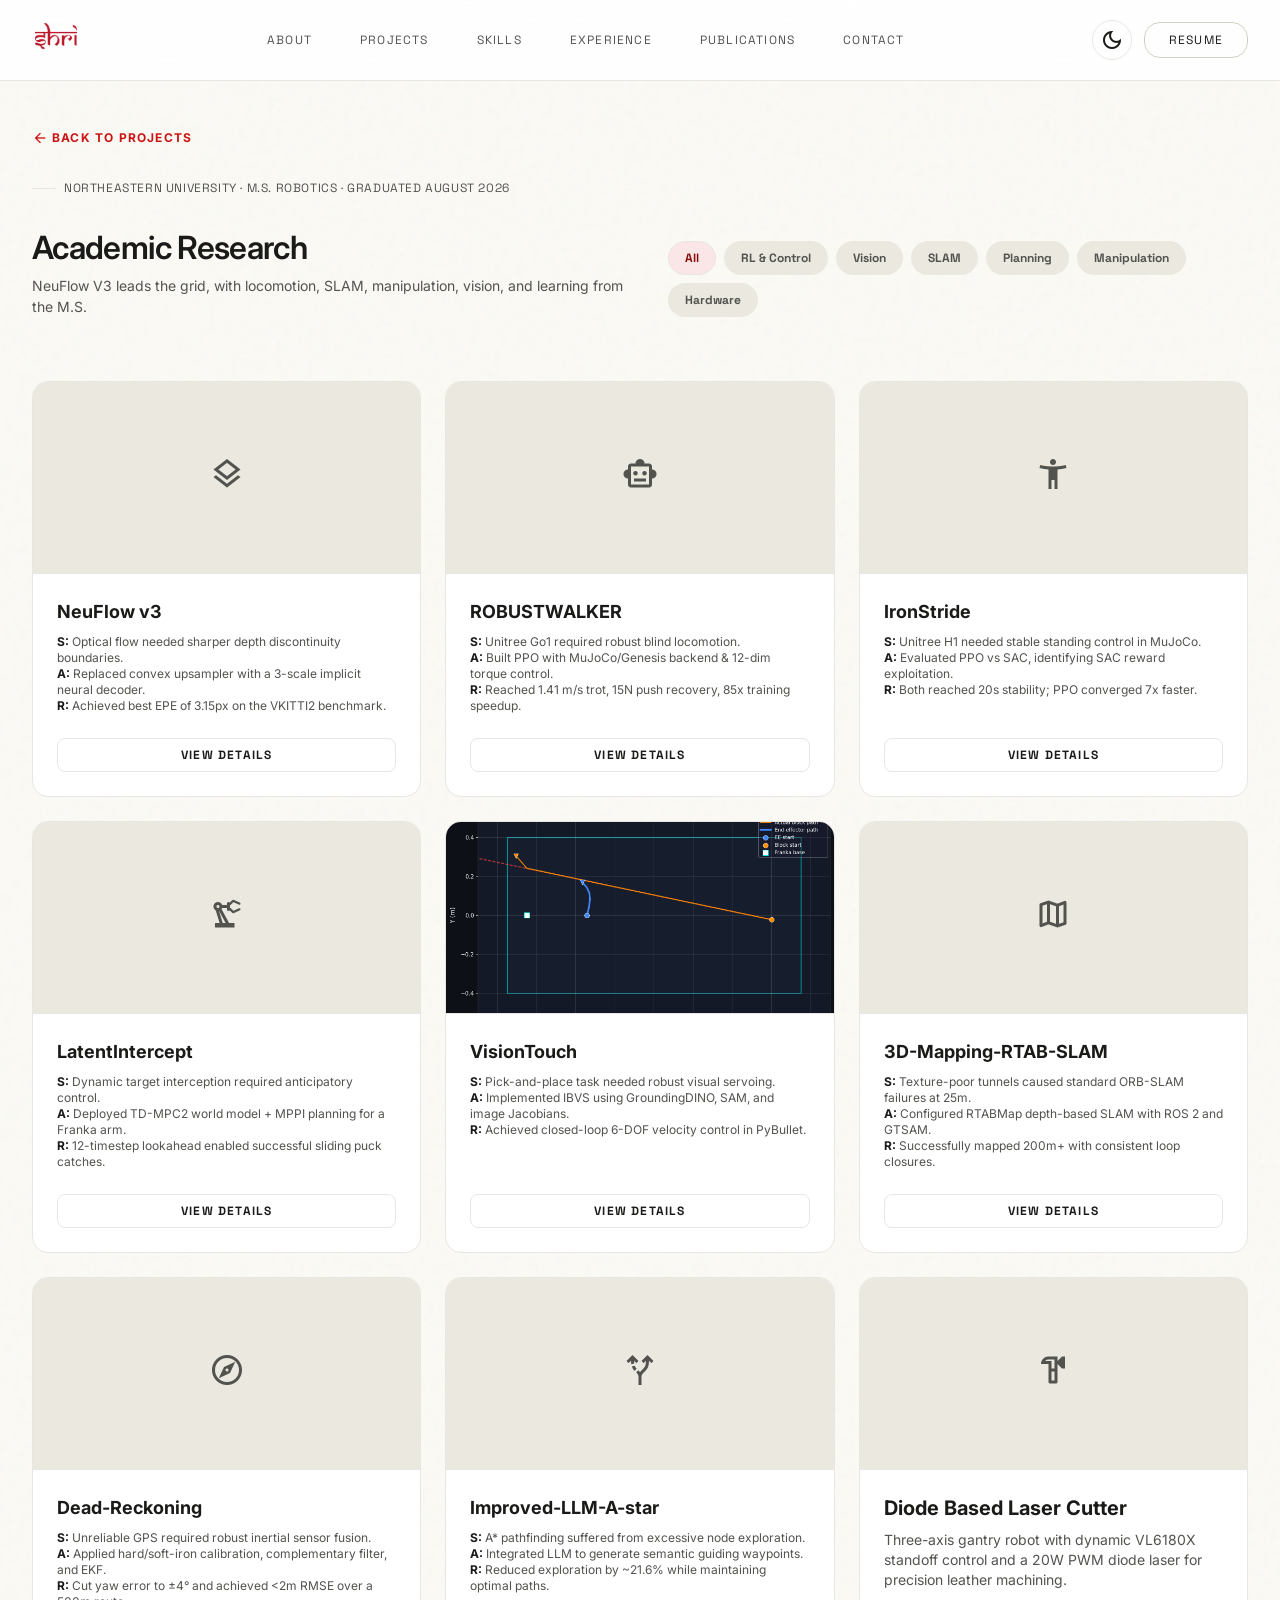
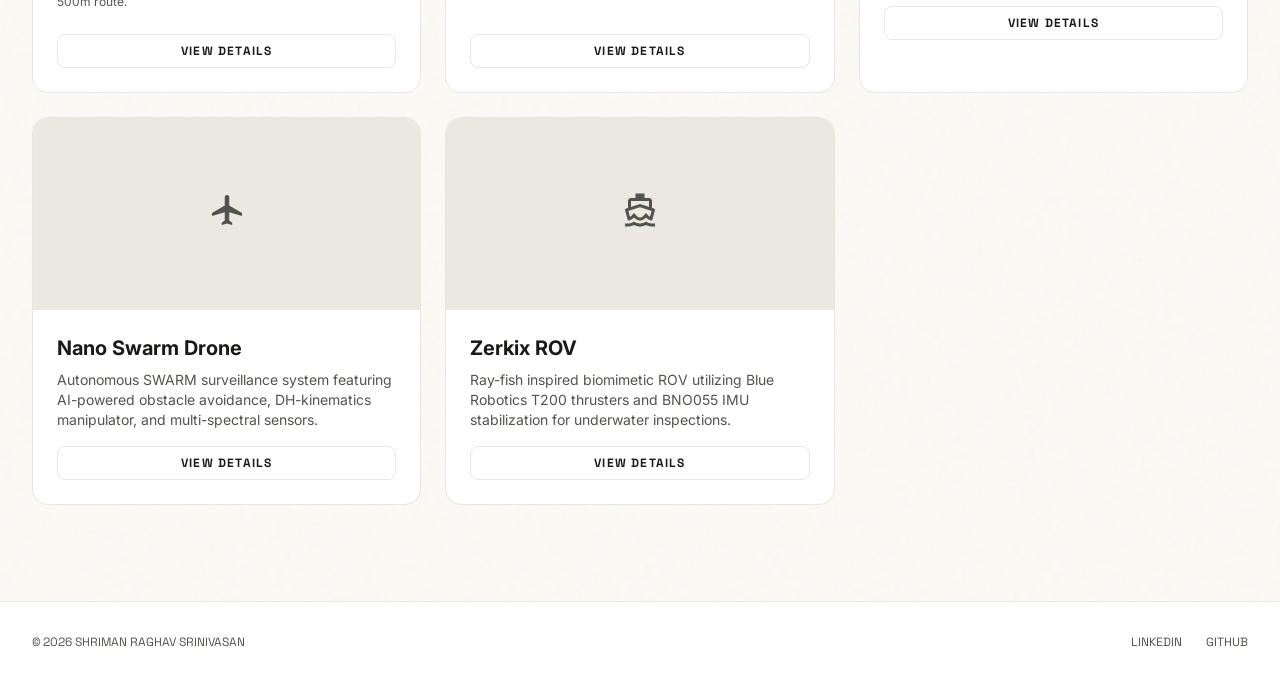
==== commit 081b49a0: "feat: reframe portfolio around Tesla manufacturing role Update the hero, social meta, and sister pag" ====
--- a/academic.html
+++ b/academic.html
@@ -15,11 +15,11 @@
   <!-- Open Graph / Social Meta Tags -->
   <meta property="og:type" content="website" />
   <meta property="og:title" content="Shriman Raghav Srinivasan | Robotics &amp; Manufacturing Engineer" />
-  <meta property="og:description" content="MS Robotics at Northeastern. Bridging autonomous systems and production-ready manufacturing. Incoming Manufacturing Engineer at Tesla Fremont." />
+  <meta property="og:description" content="Manufacturing Engineer at Tesla Fremont. MS Robotics, Northeastern, graduated August 2026. Physical AI for material flow and autonomy on brownfield factory floors." />
   <meta property="og:image" content="images/shriman_portfolio.png" />
   <meta name="twitter:card" content="summary_large_image" />
   <meta name="twitter:title" content="Shriman Raghav Srinivasan | Robotics &amp; Manufacturing Engineer" />
-  <meta name="twitter:description" content="MS Robotics at Northeastern. Bridging autonomous systems and production-ready manufacturing. Incoming Manufacturing Engineer at Tesla Fremont." />
+  <meta name="twitter:description" content="Manufacturing Engineer at Tesla Fremont. MS Robotics, Northeastern, graduated August 2026. Physical AI for material flow and autonomy on brownfield factory floors." />
   <meta name="twitter:image" content="images/shriman_portfolio.png" />
 
 
@@ -52,7 +52,7 @@
       <button id="theme-toggle" class="w-10 h-10 rounded-full flex items-center justify-center border transition-colors hover:bg-surface-container" style="border-color: var(--outline-variant); color: var(--on-surface);">
         <span class="material-symbols-outlined" id="theme-icon">dark_mode</span>
       </button>
-      <a href="assets/resumes/General_Manufacturing.pdf" target="_blank" class="hidden md:block border px-6 py-2 rounded-lg font-space text-[0.75rem] uppercase tracking-widest hover:bg-surface-container transition-colors" style="border-color: var(--outline); color: var(--on-surface);">Hire Me</a>
+      <a href="assets/resumes/General_Manufacturing.pdf" target="_blank" class="hidden md:block border px-6 py-2 rounded-lg font-space text-[0.75rem] uppercase tracking-widest hover:bg-surface-container transition-colors" style="border-color: var(--outline); color: var(--on-surface);">Resume</a>
       <button id="mobile-menu-toggle" class="md:hidden w-10 h-10 rounded-full flex items-center justify-center border transition-colors" style="border-color: var(--outline-variant); color: var(--on-surface);">
         <span class="material-symbols-outlined" id="mobile-menu-icon">menu</span>
       </button>
@@ -66,7 +66,7 @@
       <a href="experience.html" class="font-space text-sm uppercase tracking-widest" style="color: var(--on-surface-variant);">Experience</a>
       <a href="publications.html" class="font-space text-sm uppercase tracking-widest" style="color: var(--on-surface-variant);">Publications</a>
       <a href="contact.html" class="font-space text-[0.75rem] uppercase tracking-widest hover:text-primary transition-colors" style="color: var(--on-surface-variant);">Contact</a>
-      <a href="assets/resumes/General_Manufacturing.pdf" target="_blank" class="font-space text-sm uppercase tracking-widest font-bold" style="color: var(--secondary);">Hire Me →</a>
+      <a href="assets/resumes/General_Manufacturing.pdf" target="_blank" class="font-space text-sm uppercase tracking-widest font-bold" style="color: var(--secondary);">Resume →</a>
     </div>
   </div>
 </nav>
@@ -76,11 +76,11 @@
   <!-- Header -->
   <section>
     <a href="projects.html" class="inline-flex items-center gap-1 text-[0.75rem] font-bold uppercase tracking-widest mb-8 hover:underline" style="color: var(--secondary);"><span class="material-symbols-outlined text-[1rem]">arrow_back</span> Back to Projects</a>
-    <div class="section-label mb-8">Northeastern University · MS Robotics</div>
+    <div class="section-label mb-8">Northeastern University · M.S. Robotics · Graduated August 2026</div>
     <div class="flex flex-col md:flex-row justify-between items-start md:items-end gap-6">
       <div>
         <h1 class="text-headline-md mb-2" style="color: var(--on-background);">Academic Research</h1>
-        <p class="text-body-sm" style="color: var(--on-surface-variant);">10 projects across SLAM, Computer Vision, Planning, and Reinforcement Learning.</p>
+        <p class="text-body-sm" style="color: var(--on-surface-variant);">NeuFlow V3 leads the grid, with locomotion, SLAM, manipulation, vision, and learning from the M.S.</p>
       </div>
       <div class="flex gap-2 flex-wrap">
         <button class="chip active px-4 py-2 rounded-full text-xs font-space font-bold transition-colors" data-filter="all">All</button>
@@ -97,6 +97,19 @@
   <!-- Projects Grid -->
   <section class="grid grid-cols-1 md:grid-cols-2 lg:grid-cols-3 gap-6">
 
+    <div id="neuflow" class="project-item bento-card flex flex-col overflow-hidden" data-category="vision" style="scroll-margin-top: 120px;">
+      <img src="https://raw.githubusercontent.com/shrirag10/Neuflowv3/main/results/readme_vis/vkitti_scene18_0.png" alt="NeuFlow v3" class="h-48 w-full object-cover border-b" style="border-color: var(--outline-variant);" onerror="this.outerHTML='<div class=\'h-48 w-full bg-surface-container flex items-center justify-center p-6 text-center border-b\' style=\'border-color: var(--outline-variant);\'><span class=\'material-symbols-outlined text-4xl mb-2\' style=\'color: var(--on-surface-variant);\'>layers</span></div>'"/>
+      <div class="p-6 flex flex-col flex-grow">
+        <h3 class="text-lg font-bold mb-2" style="color: var(--on-surface);">NeuFlow v3</h3>
+        <div class="text-xs mb-6 flex-grow space-y-1" style="color: var(--on-surface-variant);">
+          <div><strong style="color: var(--on-surface);">S:</strong> Optical flow needed sharper depth discontinuity boundaries.</div>
+          <div><strong style="color: var(--on-surface);">A:</strong> Replaced convex upsampler with a 3-scale implicit neural decoder.</div>
+          <div><strong style="color: var(--on-surface);">R:</strong> Achieved best EPE of 3.15px on the VKITTI2 benchmark.</div>
+        </div>
+        <button class="view-details w-full py-2 rounded border text-xs font-space uppercase font-bold tracking-widest hover:bg-surface-container transition-colors" style="border-color: var(--outline-variant); color: var(--on-surface);" data-id="neuflowv3">View Details</button>
+      </div>
+    </div>
+
     <div class="project-item bento-card flex flex-col overflow-hidden" data-category="rl">
       <img src="https://raw.githubusercontent.com/shrirag10/ROBUSTWALKER/main/assets/go1_trotting.png" alt="ROBUSTWALKER" class="h-48 w-full object-cover border-b" style="border-color: var(--outline-variant);" onerror="this.outerHTML='<div class=\'h-48 w-full bg-surface-container flex items-center justify-center p-6 text-center border-b\' style=\'border-color: var(--outline-variant);\'><span class=\'material-symbols-outlined text-4xl mb-2\' style=\'color: var(--on-surface-variant);\'>smart_toy</span></div>'"/>
       <div class="p-6 flex flex-col flex-grow">
@@ -146,19 +159,6 @@
           <div><strong style="color: var(--on-surface);">R:</strong> Achieved closed-loop 6-DOF velocity control in PyBullet.</div>
         </div>
         <button class="view-details w-full py-2 rounded border text-xs font-space uppercase font-bold tracking-widest hover:bg-surface-container transition-colors" style="border-color: var(--outline-variant); color: var(--on-surface);" data-id="visiontouch">View Details</button>
-      </div>
-    </div>
-
-    <div class="project-item bento-card flex flex-col overflow-hidden" data-category="vision">
-      <img src="https://raw.githubusercontent.com/shrirag10/Neuflowv3/main/results/readme_vis/vkitti_scene18_0.png" alt="NeuFlow v3" class="h-48 w-full object-cover border-b" style="border-color: var(--outline-variant);" onerror="this.outerHTML='<div class=\'h-48 w-full bg-surface-container flex items-center justify-center p-6 text-center border-b\' style=\'border-color: var(--outline-variant);\'><span class=\'material-symbols-outlined text-4xl mb-2\' style=\'color: var(--on-surface-variant);\'>layers</span></div>'"/>
-      <div class="p-6 flex flex-col flex-grow">
-        <h3 class="text-lg font-bold mb-2" style="color: var(--on-surface);">NeuFlow v3</h3>
-        <div class="text-xs mb-6 flex-grow space-y-1" style="color: var(--on-surface-variant);">
-          <div><strong style="color: var(--on-surface);">S:</strong> Optical flow needed sharper depth discontinuity boundaries.</div>
-          <div><strong style="color: var(--on-surface);">A:</strong> Replaced convex upsampler with a 3-scale implicit neural decoder.</div>
-          <div><strong style="color: var(--on-surface);">R:</strong> Achieved best EPE of 3.15px on the VKITTI2 benchmark.</div>
-        </div>
-        <button class="view-details w-full py-2 rounded border text-xs font-space uppercase font-bold tracking-widest hover:bg-surface-container transition-colors" style="border-color: var(--outline-variant); color: var(--on-surface);" data-id="neuflowv3">View Details</button>
       </div>
     </div>
 
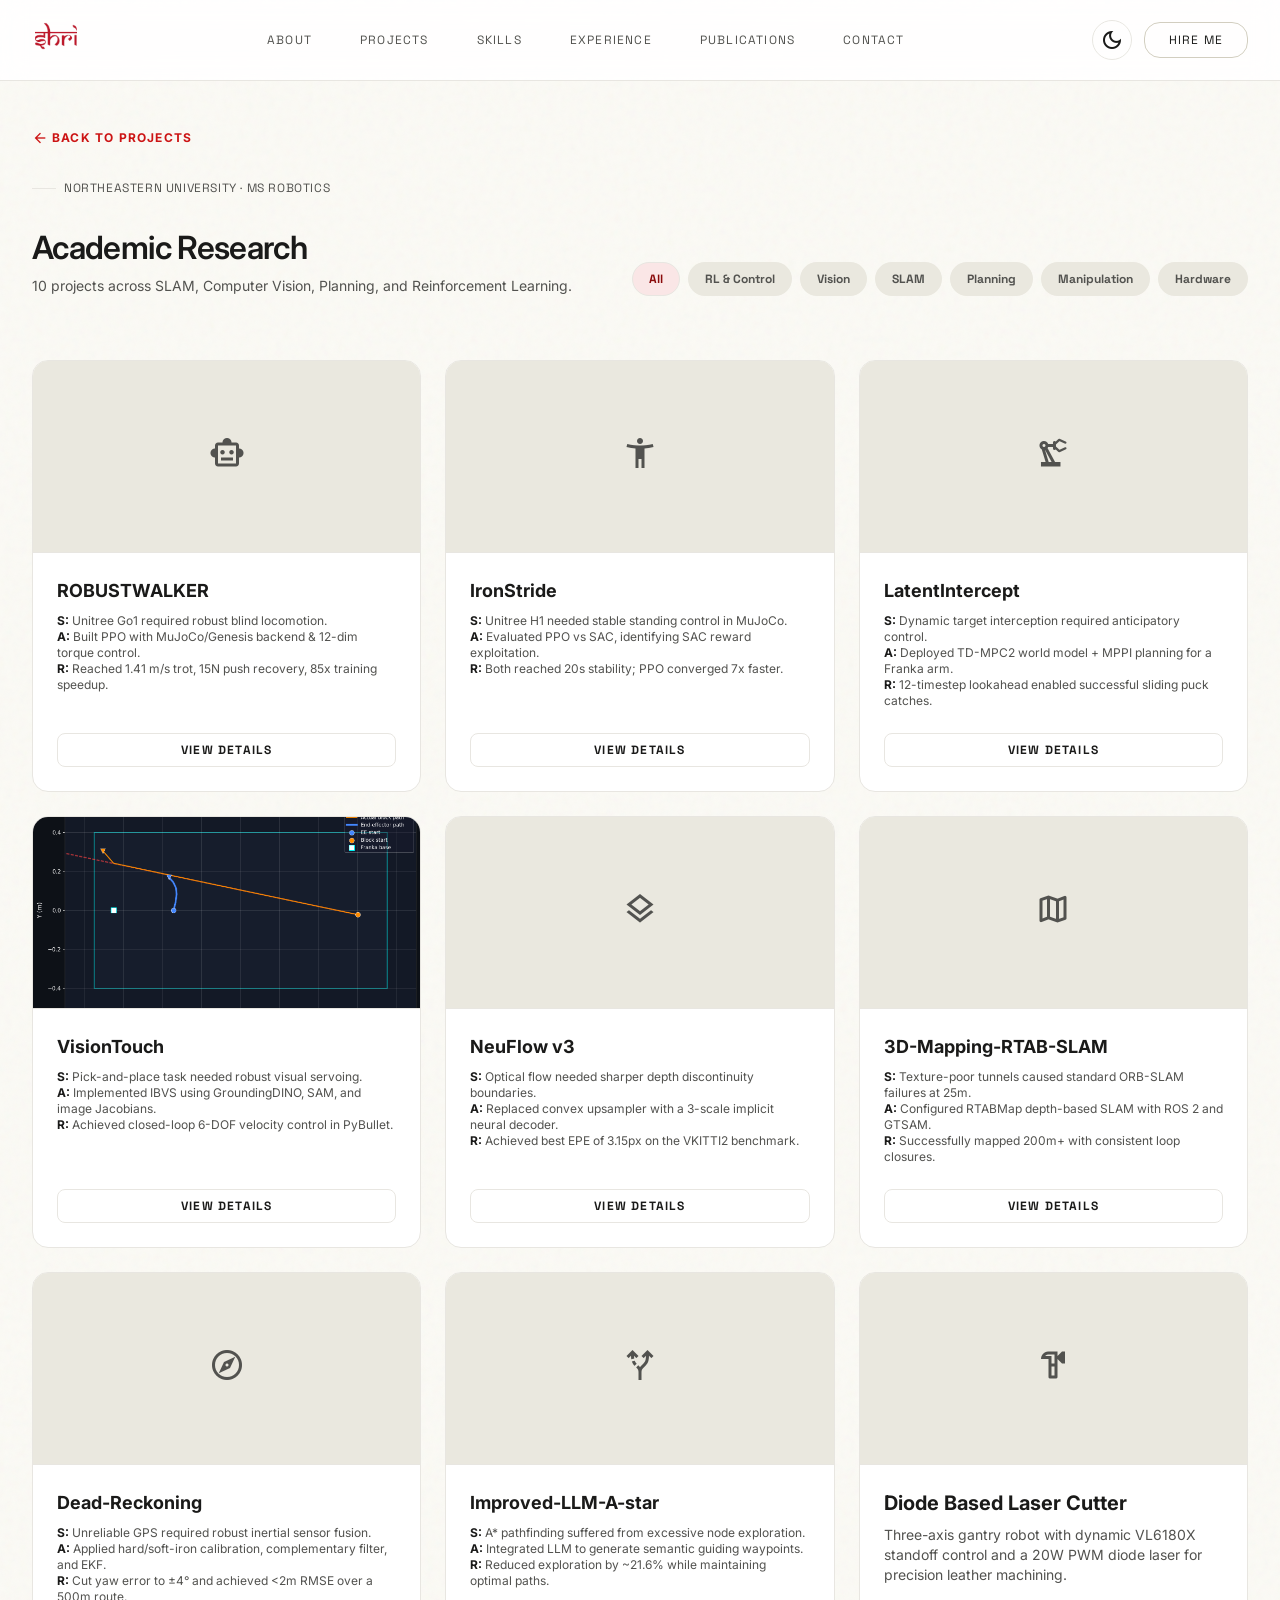
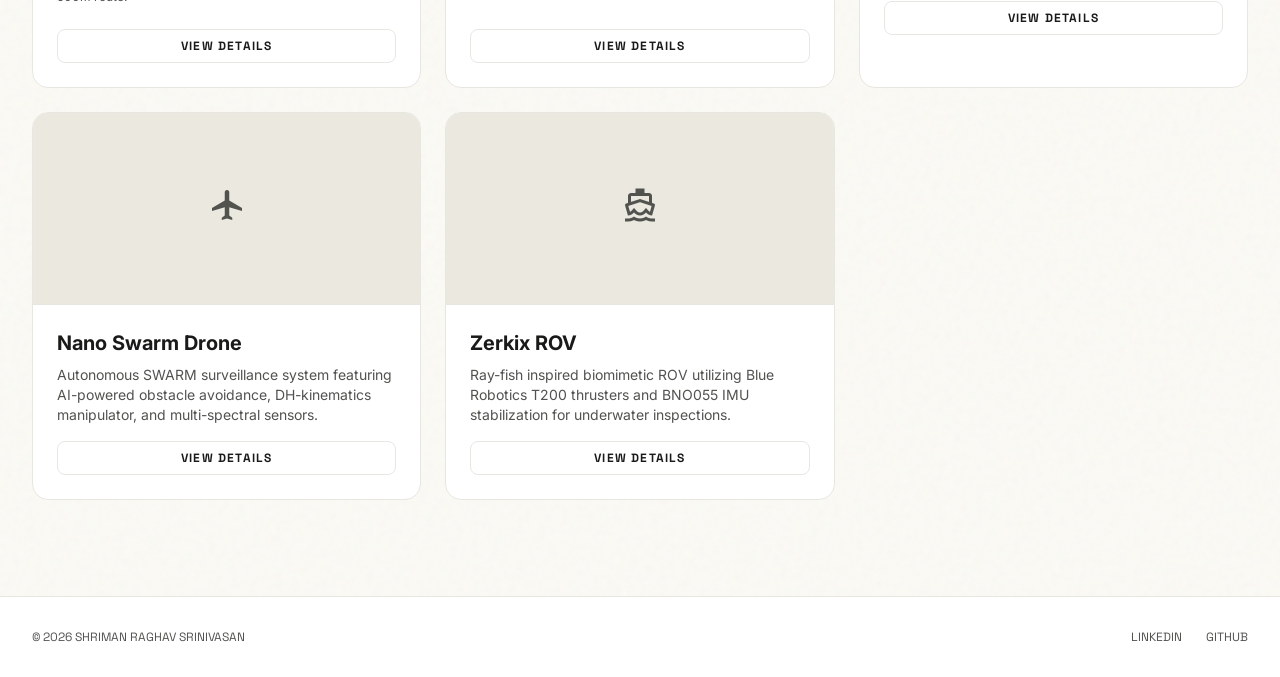
==== commit bcff1342: "Revert "Reframe portfolio as Manufacturing Engineer at Tesla Fremont" This reverts commit f8a62ece7c" ====
--- a/academic.html
+++ b/academic.html
@@ -15,11 +15,11 @@
   <!-- Open Graph / Social Meta Tags -->
   <meta property="og:type" content="website" />
   <meta property="og:title" content="Shriman Raghav Srinivasan | Robotics &amp; Manufacturing Engineer" />
-  <meta property="og:description" content="Manufacturing Engineer at Tesla Fremont. MS Robotics, Northeastern, graduated August 2026. Physical AI for material flow and autonomy on brownfield factory floors." />
+  <meta property="og:description" content="MS Robotics at Northeastern. Bridging autonomous systems and production-ready manufacturing. Incoming Manufacturing Engineer at Tesla Fremont." />
   <meta property="og:image" content="images/shriman_portfolio.png" />
   <meta name="twitter:card" content="summary_large_image" />
   <meta name="twitter:title" content="Shriman Raghav Srinivasan | Robotics &amp; Manufacturing Engineer" />
-  <meta name="twitter:description" content="Manufacturing Engineer at Tesla Fremont. MS Robotics, Northeastern, graduated August 2026. Physical AI for material flow and autonomy on brownfield factory floors." />
+  <meta name="twitter:description" content="MS Robotics at Northeastern. Bridging autonomous systems and production-ready manufacturing. Incoming Manufacturing Engineer at Tesla Fremont." />
   <meta name="twitter:image" content="images/shriman_portfolio.png" />
 
 
@@ -52,7 +52,7 @@
       <button id="theme-toggle" class="w-10 h-10 rounded-full flex items-center justify-center border transition-colors hover:bg-surface-container" style="border-color: var(--outline-variant); color: var(--on-surface);">
         <span class="material-symbols-outlined" id="theme-icon">dark_mode</span>
       </button>
-      <a href="assets/resumes/General_Manufacturing.pdf" target="_blank" class="hidden md:block border px-6 py-2 rounded-lg font-space text-[0.75rem] uppercase tracking-widest hover:bg-surface-container transition-colors" style="border-color: var(--outline); color: var(--on-surface);">Resume</a>
+      <a href="assets/resumes/General_Manufacturing.pdf" target="_blank" class="hidden md:block border px-6 py-2 rounded-lg font-space text-[0.75rem] uppercase tracking-widest hover:bg-surface-container transition-colors" style="border-color: var(--outline); color: var(--on-surface);">Hire Me</a>
       <button id="mobile-menu-toggle" class="md:hidden w-10 h-10 rounded-full flex items-center justify-center border transition-colors" style="border-color: var(--outline-variant); color: var(--on-surface);">
         <span class="material-symbols-outlined" id="mobile-menu-icon">menu</span>
       </button>
@@ -66,7 +66,7 @@
       <a href="experience.html" class="font-space text-sm uppercase tracking-widest" style="color: var(--on-surface-variant);">Experience</a>
       <a href="publications.html" class="font-space text-sm uppercase tracking-widest" style="color: var(--on-surface-variant);">Publications</a>
       <a href="contact.html" class="font-space text-[0.75rem] uppercase tracking-widest hover:text-primary transition-colors" style="color: var(--on-surface-variant);">Contact</a>
-      <a href="assets/resumes/General_Manufacturing.pdf" target="_blank" class="font-space text-sm uppercase tracking-widest font-bold" style="color: var(--secondary);">Resume →</a>
+      <a href="assets/resumes/General_Manufacturing.pdf" target="_blank" class="font-space text-sm uppercase tracking-widest font-bold" style="color: var(--secondary);">Hire Me →</a>
     </div>
   </div>
 </nav>
@@ -76,11 +76,11 @@
   <!-- Header -->
   <section>
     <a href="projects.html" class="inline-flex items-center gap-1 text-[0.75rem] font-bold uppercase tracking-widest mb-8 hover:underline" style="color: var(--secondary);"><span class="material-symbols-outlined text-[1rem]">arrow_back</span> Back to Projects</a>
-    <div class="section-label mb-8">Northeastern University · M.S. Robotics · Graduated August 2026</div>
+    <div class="section-label mb-8">Northeastern University · MS Robotics</div>
     <div class="flex flex-col md:flex-row justify-between items-start md:items-end gap-6">
       <div>
         <h1 class="text-headline-md mb-2" style="color: var(--on-background);">Academic Research</h1>
-        <p class="text-body-sm" style="color: var(--on-surface-variant);">NeuFlow V3 leads the grid, with locomotion, SLAM, manipulation, vision, and learning from the M.S.</p>
+        <p class="text-body-sm" style="color: var(--on-surface-variant);">10 projects across SLAM, Computer Vision, Planning, and Reinforcement Learning.</p>
       </div>
       <div class="flex gap-2 flex-wrap">
         <button class="chip active px-4 py-2 rounded-full text-xs font-space font-bold transition-colors" data-filter="all">All</button>
@@ -97,7 +97,59 @@
   <!-- Projects Grid -->
   <section class="grid grid-cols-1 md:grid-cols-2 lg:grid-cols-3 gap-6">
 
-    <div id="neuflow" class="project-item bento-card flex flex-col overflow-hidden" data-category="vision" style="scroll-margin-top: 120px;">
+    <div class="project-item bento-card flex flex-col overflow-hidden" data-category="rl">
+      <img src="https://raw.githubusercontent.com/shrirag10/ROBUSTWALKER/main/assets/go1_trotting.png" alt="ROBUSTWALKER" class="h-48 w-full object-cover border-b" style="border-color: var(--outline-variant);" onerror="this.outerHTML='<div class=\'h-48 w-full bg-surface-container flex items-center justify-center p-6 text-center border-b\' style=\'border-color: var(--outline-variant);\'><span class=\'material-symbols-outlined text-4xl mb-2\' style=\'color: var(--on-surface-variant);\'>smart_toy</span></div>'"/>
+      <div class="p-6 flex flex-col flex-grow">
+        <h3 class="text-lg font-bold mb-2" style="color: var(--on-surface);">ROBUSTWALKER</h3>
+        <div class="text-xs mb-6 flex-grow space-y-1" style="color: var(--on-surface-variant);">
+          <div><strong style="color: var(--on-surface);">S:</strong> Unitree Go1 required robust blind locomotion.</div>
+          <div><strong style="color: var(--on-surface);">A:</strong> Built PPO with MuJoCo/Genesis backend & 12-dim torque control.</div>
+          <div><strong style="color: var(--on-surface);">R:</strong> Reached 1.41 m/s trot, 15N push recovery, 85x training speedup.</div>
+        </div>
+        <button class="view-details w-full py-2 rounded border text-xs font-space uppercase font-bold tracking-widest hover:bg-surface-container transition-colors" style="border-color: var(--outline-variant); color: var(--on-surface);" data-id="robustwalker">View Details</button>
+      </div>
+    </div>
+
+    <div class="project-item bento-card flex flex-col overflow-hidden" data-category="rl">
+      <img src="https://raw.githubusercontent.com/shrirag10/IronStride/master/results/ppo_vs_sac_comparison.gif" alt="IronStride" class="h-48 w-full object-cover border-b" style="border-color: var(--outline-variant);" onerror="this.outerHTML='<div class=\'h-48 w-full bg-surface-container flex items-center justify-center p-6 text-center border-b\' style=\'border-color: var(--outline-variant);\'><span class=\'material-symbols-outlined text-4xl mb-2\' style=\'color: var(--on-surface-variant);\'>accessibility_new</span></div>'"/>
+      <div class="p-6 flex flex-col flex-grow">
+        <h3 class="text-lg font-bold mb-2" style="color: var(--on-surface);">IronStride</h3>
+        <div class="text-xs mb-6 flex-grow space-y-1" style="color: var(--on-surface-variant);">
+          <div><strong style="color: var(--on-surface);">S:</strong> Unitree H1 needed stable standing control in MuJoCo.</div>
+          <div><strong style="color: var(--on-surface);">A:</strong> Evaluated PPO vs SAC, identifying SAC reward exploitation.</div>
+          <div><strong style="color: var(--on-surface);">R:</strong> Both reached 20s stability; PPO converged 7x faster.</div>
+        </div>
+        <button class="view-details w-full py-2 rounded border text-xs font-space uppercase font-bold tracking-widest hover:bg-surface-container transition-colors" style="border-color: var(--outline-variant); color: var(--on-surface);" data-id="ironstride">View Details</button>
+      </div>
+    </div>
+
+    <div class="project-item bento-card flex flex-col overflow-hidden" data-category="manipulation">
+      <img src="https://raw.githubusercontent.com/shrirag10/LatentIntercept/main/videos/trained_1m_demo.gif" alt="LatentIntercept" class="h-48 w-full object-cover border-b" style="border-color: var(--outline-variant);" onerror="this.outerHTML='<div class=\'h-48 w-full bg-surface-container flex items-center justify-center p-6 text-center border-b\' style=\'border-color: var(--outline-variant);\'><span class=\'material-symbols-outlined text-4xl mb-2\' style=\'color: var(--on-surface-variant);\'>precision_manufacturing</span></div>'"/>
+      <div class="p-6 flex flex-col flex-grow">
+        <h3 class="text-lg font-bold mb-2" style="color: var(--on-surface);">LatentIntercept</h3>
+        <div class="text-xs mb-6 flex-grow space-y-1" style="color: var(--on-surface-variant);">
+          <div><strong style="color: var(--on-surface);">S:</strong> Dynamic target interception required anticipatory control.</div>
+          <div><strong style="color: var(--on-surface);">A:</strong> Deployed TD-MPC2 world model + MPPI planning for a Franka arm.</div>
+          <div><strong style="color: var(--on-surface);">R:</strong> 12-timestep lookahead enabled successful sliding puck catches.</div>
+        </div>
+        <button class="view-details w-full py-2 rounded border text-xs font-space uppercase font-bold tracking-widest hover:bg-surface-container transition-colors" style="border-color: var(--outline-variant); color: var(--on-surface);" data-id="latentintercept">View Details</button>
+      </div>
+    </div>
+
+    <div class="project-item bento-card flex flex-col overflow-hidden" data-category="manipulation">
+      <img src="images/latentintercept.png" alt="VisionTouch" class="h-48 w-full object-cover border-b" style="border-color: var(--outline-variant);" onerror="this.outerHTML='<div class=\'h-48 w-full bg-surface-container flex items-center justify-center p-6 text-center border-b\' style=\'border-color: var(--outline-variant);\'><span class=\'material-symbols-outlined text-4xl mb-2\' style=\'color: var(--on-surface-variant);\'>visibility</span></div>'"/>
+      <div class="p-6 flex flex-col flex-grow">
+        <h3 class="text-lg font-bold mb-2" style="color: var(--on-surface);">VisionTouch</h3>
+        <div class="text-xs mb-6 flex-grow space-y-1" style="color: var(--on-surface-variant);">
+          <div><strong style="color: var(--on-surface);">S:</strong> Pick-and-place task needed robust visual servoing.</div>
+          <div><strong style="color: var(--on-surface);">A:</strong> Implemented IBVS using GroundingDINO, SAM, and image Jacobians.</div>
+          <div><strong style="color: var(--on-surface);">R:</strong> Achieved closed-loop 6-DOF velocity control in PyBullet.</div>
+        </div>
+        <button class="view-details w-full py-2 rounded border text-xs font-space uppercase font-bold tracking-widest hover:bg-surface-container transition-colors" style="border-color: var(--outline-variant); color: var(--on-surface);" data-id="visiontouch">View Details</button>
+      </div>
+    </div>
+
+    <div class="project-item bento-card flex flex-col overflow-hidden" data-category="vision">
       <img src="https://raw.githubusercontent.com/shrirag10/Neuflowv3/main/results/readme_vis/vkitti_scene18_0.png" alt="NeuFlow v3" class="h-48 w-full object-cover border-b" style="border-color: var(--outline-variant);" onerror="this.outerHTML='<div class=\'h-48 w-full bg-surface-container flex items-center justify-center p-6 text-center border-b\' style=\'border-color: var(--outline-variant);\'><span class=\'material-symbols-outlined text-4xl mb-2\' style=\'color: var(--on-surface-variant);\'>layers</span></div>'"/>
       <div class="p-6 flex flex-col flex-grow">
         <h3 class="text-lg font-bold mb-2" style="color: var(--on-surface);">NeuFlow v3</h3>
@@ -107,58 +159,6 @@
           <div><strong style="color: var(--on-surface);">R:</strong> Achieved best EPE of 3.15px on the VKITTI2 benchmark.</div>
         </div>
         <button class="view-details w-full py-2 rounded border text-xs font-space uppercase font-bold tracking-widest hover:bg-surface-container transition-colors" style="border-color: var(--outline-variant); color: var(--on-surface);" data-id="neuflowv3">View Details</button>
-      </div>
-    </div>
-
-    <div class="project-item bento-card flex flex-col overflow-hidden" data-category="rl">
-      <img src="https://raw.githubusercontent.com/shrirag10/ROBUSTWALKER/main/assets/go1_trotting.png" alt="ROBUSTWALKER" class="h-48 w-full object-cover border-b" style="border-color: var(--outline-variant);" onerror="this.outerHTML='<div class=\'h-48 w-full bg-surface-container flex items-center justify-center p-6 text-center border-b\' style=\'border-color: var(--outline-variant);\'><span class=\'material-symbols-outlined text-4xl mb-2\' style=\'color: var(--on-surface-variant);\'>smart_toy</span></div>'"/>
-      <div class="p-6 flex flex-col flex-grow">
-        <h3 class="text-lg font-bold mb-2" style="color: var(--on-surface);">ROBUSTWALKER</h3>
-        <div class="text-xs mb-6 flex-grow space-y-1" style="color: var(--on-surface-variant);">
-          <div><strong style="color: var(--on-surface);">S:</strong> Unitree Go1 required robust blind locomotion.</div>
-          <div><strong style="color: var(--on-surface);">A:</strong> Built PPO with MuJoCo/Genesis backend & 12-dim torque control.</div>
-          <div><strong style="color: var(--on-surface);">R:</strong> Reached 1.41 m/s trot, 15N push recovery, 85x training speedup.</div>
-        </div>
-        <button class="view-details w-full py-2 rounded border text-xs font-space uppercase font-bold tracking-widest hover:bg-surface-container transition-colors" style="border-color: var(--outline-variant); color: var(--on-surface);" data-id="robustwalker">View Details</button>
-      </div>
-    </div>
-
-    <div class="project-item bento-card flex flex-col overflow-hidden" data-category="rl">
-      <img src="https://raw.githubusercontent.com/shrirag10/IronStride/master/results/ppo_vs_sac_comparison.gif" alt="IronStride" class="h-48 w-full object-cover border-b" style="border-color: var(--outline-variant);" onerror="this.outerHTML='<div class=\'h-48 w-full bg-surface-container flex items-center justify-center p-6 text-center border-b\' style=\'border-color: var(--outline-variant);\'><span class=\'material-symbols-outlined text-4xl mb-2\' style=\'color: var(--on-surface-variant);\'>accessibility_new</span></div>'"/>
-      <div class="p-6 flex flex-col flex-grow">
-        <h3 class="text-lg font-bold mb-2" style="color: var(--on-surface);">IronStride</h3>
-        <div class="text-xs mb-6 flex-grow space-y-1" style="color: var(--on-surface-variant);">
-          <div><strong style="color: var(--on-surface);">S:</strong> Unitree H1 needed stable standing control in MuJoCo.</div>
-          <div><strong style="color: var(--on-surface);">A:</strong> Evaluated PPO vs SAC, identifying SAC reward exploitation.</div>
-          <div><strong style="color: var(--on-surface);">R:</strong> Both reached 20s stability; PPO converged 7x faster.</div>
-        </div>
-        <button class="view-details w-full py-2 rounded border text-xs font-space uppercase font-bold tracking-widest hover:bg-surface-container transition-colors" style="border-color: var(--outline-variant); color: var(--on-surface);" data-id="ironstride">View Details</button>
-      </div>
-    </div>
-
-    <div class="project-item bento-card flex flex-col overflow-hidden" data-category="manipulation">
-      <img src="https://raw.githubusercontent.com/shrirag10/LatentIntercept/main/videos/trained_1m_demo.gif" alt="LatentIntercept" class="h-48 w-full object-cover border-b" style="border-color: var(--outline-variant);" onerror="this.outerHTML='<div class=\'h-48 w-full bg-surface-container flex items-center justify-center p-6 text-center border-b\' style=\'border-color: var(--outline-variant);\'><span class=\'material-symbols-outlined text-4xl mb-2\' style=\'color: var(--on-surface-variant);\'>precision_manufacturing</span></div>'"/>
-      <div class="p-6 flex flex-col flex-grow">
-        <h3 class="text-lg font-bold mb-2" style="color: var(--on-surface);">LatentIntercept</h3>
-        <div class="text-xs mb-6 flex-grow space-y-1" style="color: var(--on-surface-variant);">
-          <div><strong style="color: var(--on-surface);">S:</strong> Dynamic target interception required anticipatory control.</div>
-          <div><strong style="color: var(--on-surface);">A:</strong> Deployed TD-MPC2 world model + MPPI planning for a Franka arm.</div>
-          <div><strong style="color: var(--on-surface);">R:</strong> 12-timestep lookahead enabled successful sliding puck catches.</div>
-        </div>
-        <button class="view-details w-full py-2 rounded border text-xs font-space uppercase font-bold tracking-widest hover:bg-surface-container transition-colors" style="border-color: var(--outline-variant); color: var(--on-surface);" data-id="latentintercept">View Details</button>
-      </div>
-    </div>
-
-    <div class="project-item bento-card flex flex-col overflow-hidden" data-category="manipulation">
-      <img src="images/latentintercept.png" alt="VisionTouch" class="h-48 w-full object-cover border-b" style="border-color: var(--outline-variant);" onerror="this.outerHTML='<div class=\'h-48 w-full bg-surface-container flex items-center justify-center p-6 text-center border-b\' style=\'border-color: var(--outline-variant);\'><span class=\'material-symbols-outlined text-4xl mb-2\' style=\'color: var(--on-surface-variant);\'>visibility</span></div>'"/>
-      <div class="p-6 flex flex-col flex-grow">
-        <h3 class="text-lg font-bold mb-2" style="color: var(--on-surface);">VisionTouch</h3>
-        <div class="text-xs mb-6 flex-grow space-y-1" style="color: var(--on-surface-variant);">
-          <div><strong style="color: var(--on-surface);">S:</strong> Pick-and-place task needed robust visual servoing.</div>
-          <div><strong style="color: var(--on-surface);">A:</strong> Implemented IBVS using GroundingDINO, SAM, and image Jacobians.</div>
-          <div><strong style="color: var(--on-surface);">R:</strong> Achieved closed-loop 6-DOF velocity control in PyBullet.</div>
-        </div>
-        <button class="view-details w-full py-2 rounded border text-xs font-space uppercase font-bold tracking-widest hover:bg-surface-container transition-colors" style="border-color: var(--outline-variant); color: var(--on-surface);" data-id="visiontouch">View Details</button>
       </div>
     </div>
 
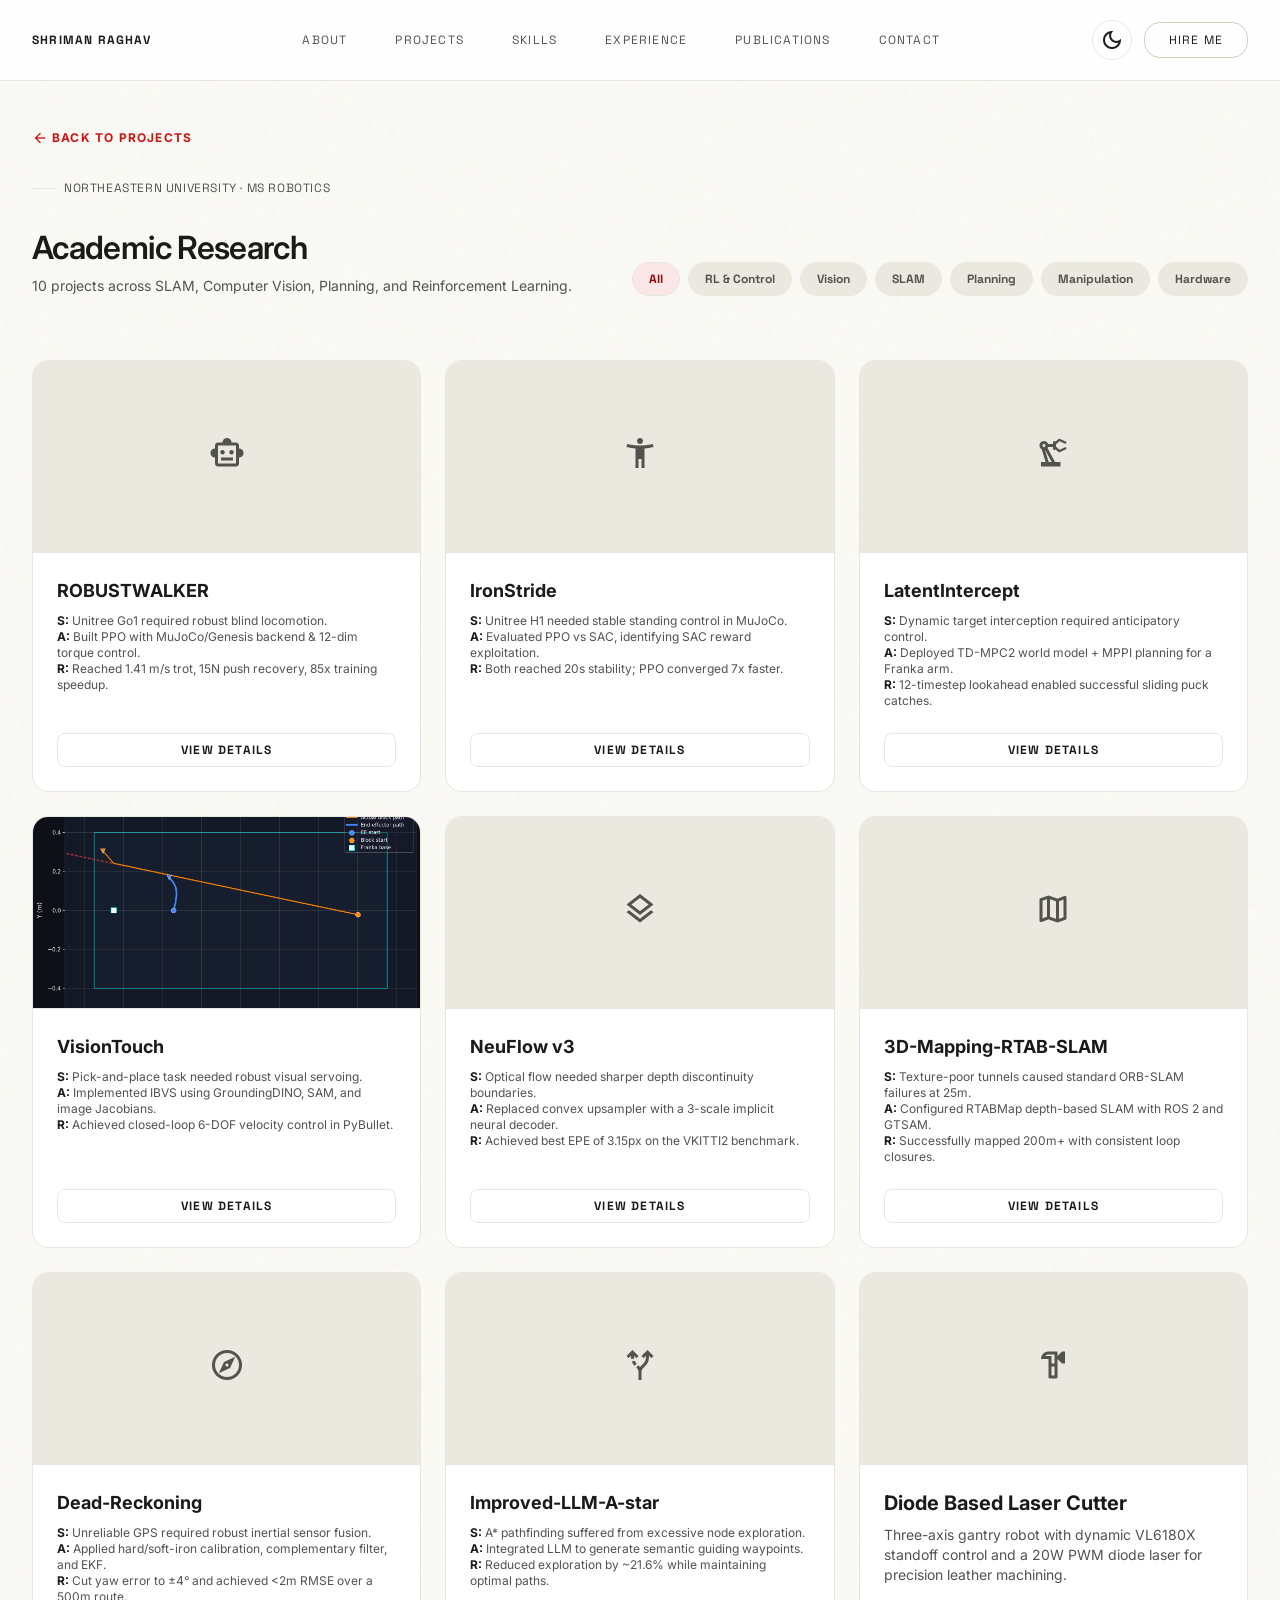
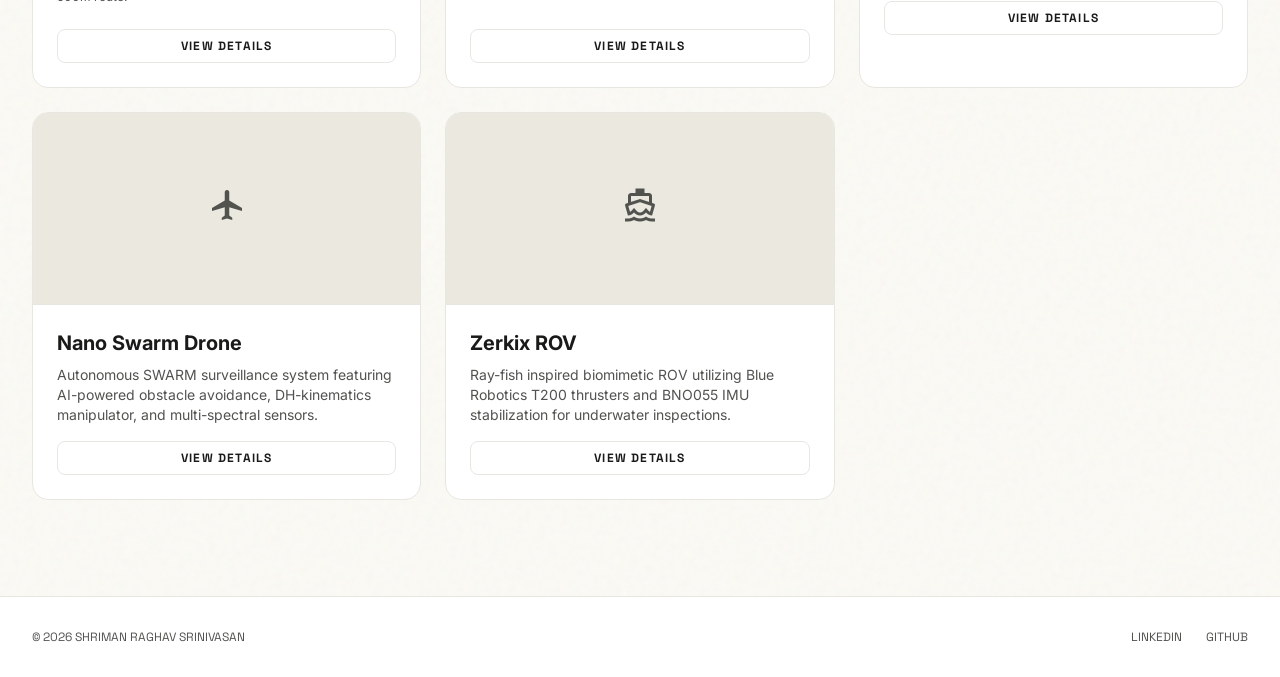
==== commit 48d522ea: "Use a text name in the nav so shri stays in the hero The header on every page now reads Shriman Ragh" ====
--- a/academic.html
+++ b/academic.html
@@ -15,11 +15,11 @@
   <!-- Open Graph / Social Meta Tags -->
   <meta property="og:type" content="website" />
   <meta property="og:title" content="Shriman Raghav Srinivasan | Robotics &amp; Manufacturing Engineer" />
-  <meta property="og:description" content="MS Robotics at Northeastern. Bridging autonomous systems and production-ready manufacturing. Incoming Manufacturing Engineer at Tesla Fremont." />
+  <meta property="og:description" content="Manufacturing Engineer at Tesla Fremont. M.S. Robotics, Northeastern, graduated August 2026. Bridging autonomous systems and production-ready manufacturing." />
   <meta property="og:image" content="images/shriman_portfolio.png" />
   <meta name="twitter:card" content="summary_large_image" />
   <meta name="twitter:title" content="Shriman Raghav Srinivasan | Robotics &amp; Manufacturing Engineer" />
-  <meta name="twitter:description" content="MS Robotics at Northeastern. Bridging autonomous systems and production-ready manufacturing. Incoming Manufacturing Engineer at Tesla Fremont." />
+  <meta name="twitter:description" content="Manufacturing Engineer at Tesla Fremont. M.S. Robotics, Northeastern, graduated August 2026. Bridging autonomous systems and production-ready manufacturing." />
   <meta name="twitter:image" content="images/shriman_portfolio.png" />
 
 
@@ -39,7 +39,7 @@
 
 <nav class="fixed top-0 w-full z-50 backdrop-blur-md" style="background-color: color-mix(in srgb, var(--surface) 85%, transparent); border-bottom: 1px solid var(--outline-variant);">
   <div class="max-w-[1600px] mx-auto flex justify-between items-center h-20 px-8">
-    <a href="index.html" class="flex items-center"><img src="images/shri_logo.png" alt="Shri" class="h-10" style="object-fit: contain; clip-path: inset(0 3px);" /></a>
+    <a href="index.html" class="font-space text-[0.75rem] uppercase tracking-widest font-bold hover:text-primary transition-colors" style="color: var(--on-surface);">Shriman Raghav</a>
     <div class="hidden md:flex gap-12">
       <a href="index.html"      class="font-space text-[0.75rem] uppercase tracking-widest hover:text-primary transition-colors" style="color: var(--on-surface-variant);">About</a>
       <a href="projects.html"   class="font-space text-[0.75rem] uppercase tracking-widest hover:text-primary transition-colors" style="color: var(--on-surface-variant);">Projects</a>
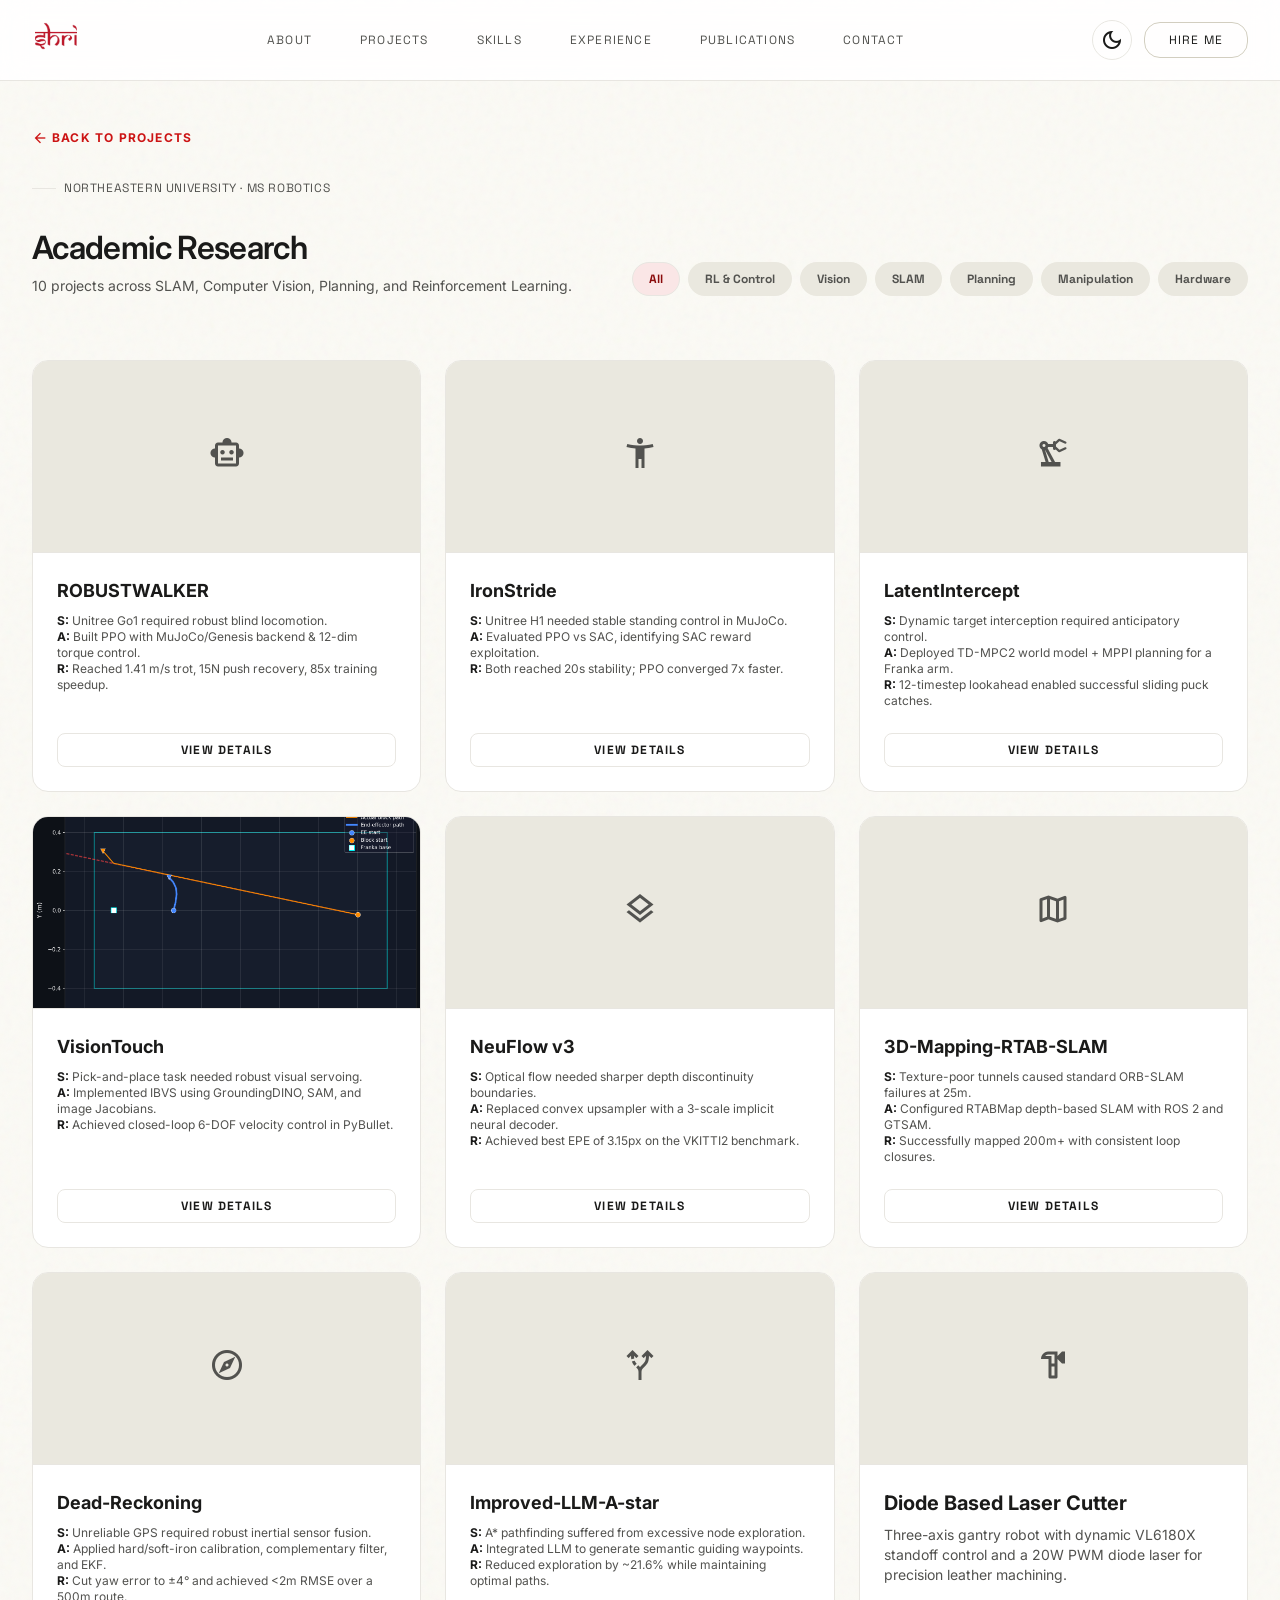
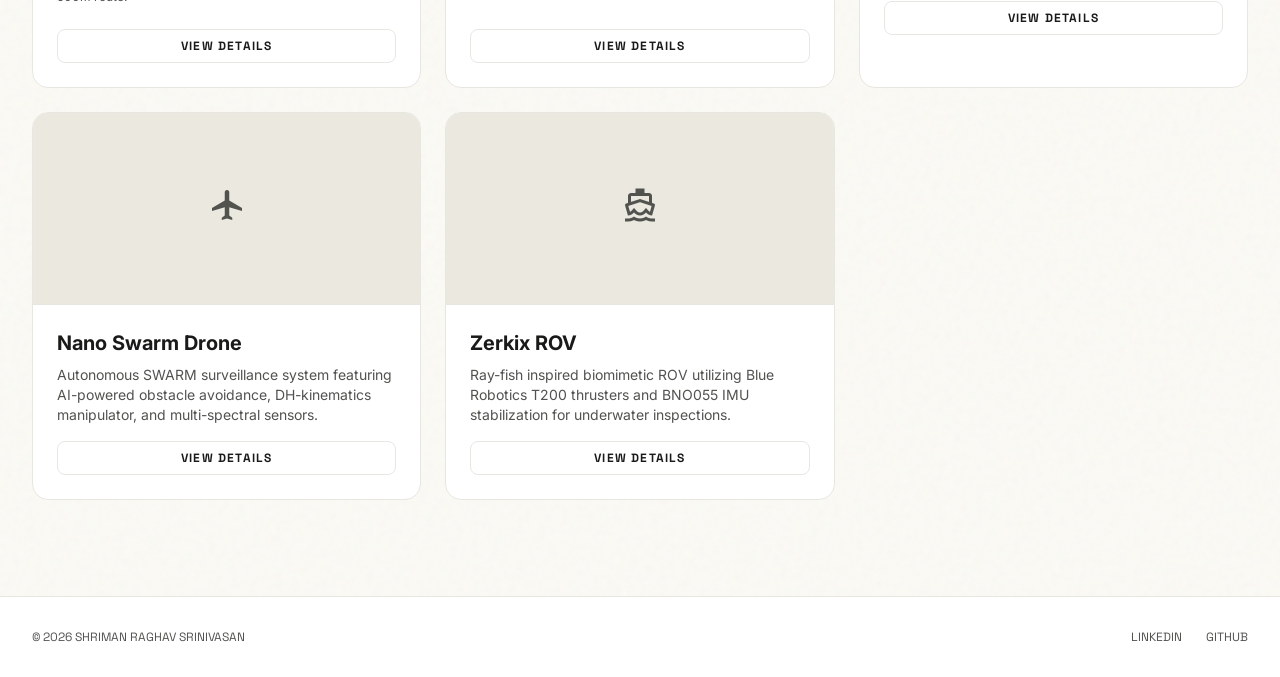
==== commit 529b1f89: "Put the shri mark back in the nav and out of the hero The homepage tagline stays as text. The logo r" ====
--- a/academic.html
+++ b/academic.html
@@ -39,7 +39,7 @@
 
 <nav class="fixed top-0 w-full z-50 backdrop-blur-md" style="background-color: color-mix(in srgb, var(--surface) 85%, transparent); border-bottom: 1px solid var(--outline-variant);">
   <div class="max-w-[1600px] mx-auto flex justify-between items-center h-20 px-8">
-    <a href="index.html" class="font-space text-[0.75rem] uppercase tracking-widest font-bold hover:text-primary transition-colors" style="color: var(--on-surface);">Shriman Raghav</a>
+    <a href="index.html" class="flex items-center"><img src="images/shri_logo.png" alt="Shri" class="h-10" style="object-fit: contain; clip-path: inset(0 3px);" /></a>
     <div class="hidden md:flex gap-12">
       <a href="index.html"      class="font-space text-[0.75rem] uppercase tracking-widest hover:text-primary transition-colors" style="color: var(--on-surface-variant);">About</a>
       <a href="projects.html"   class="font-space text-[0.75rem] uppercase tracking-widest hover:text-primary transition-colors" style="color: var(--on-surface-variant);">Projects</a>
